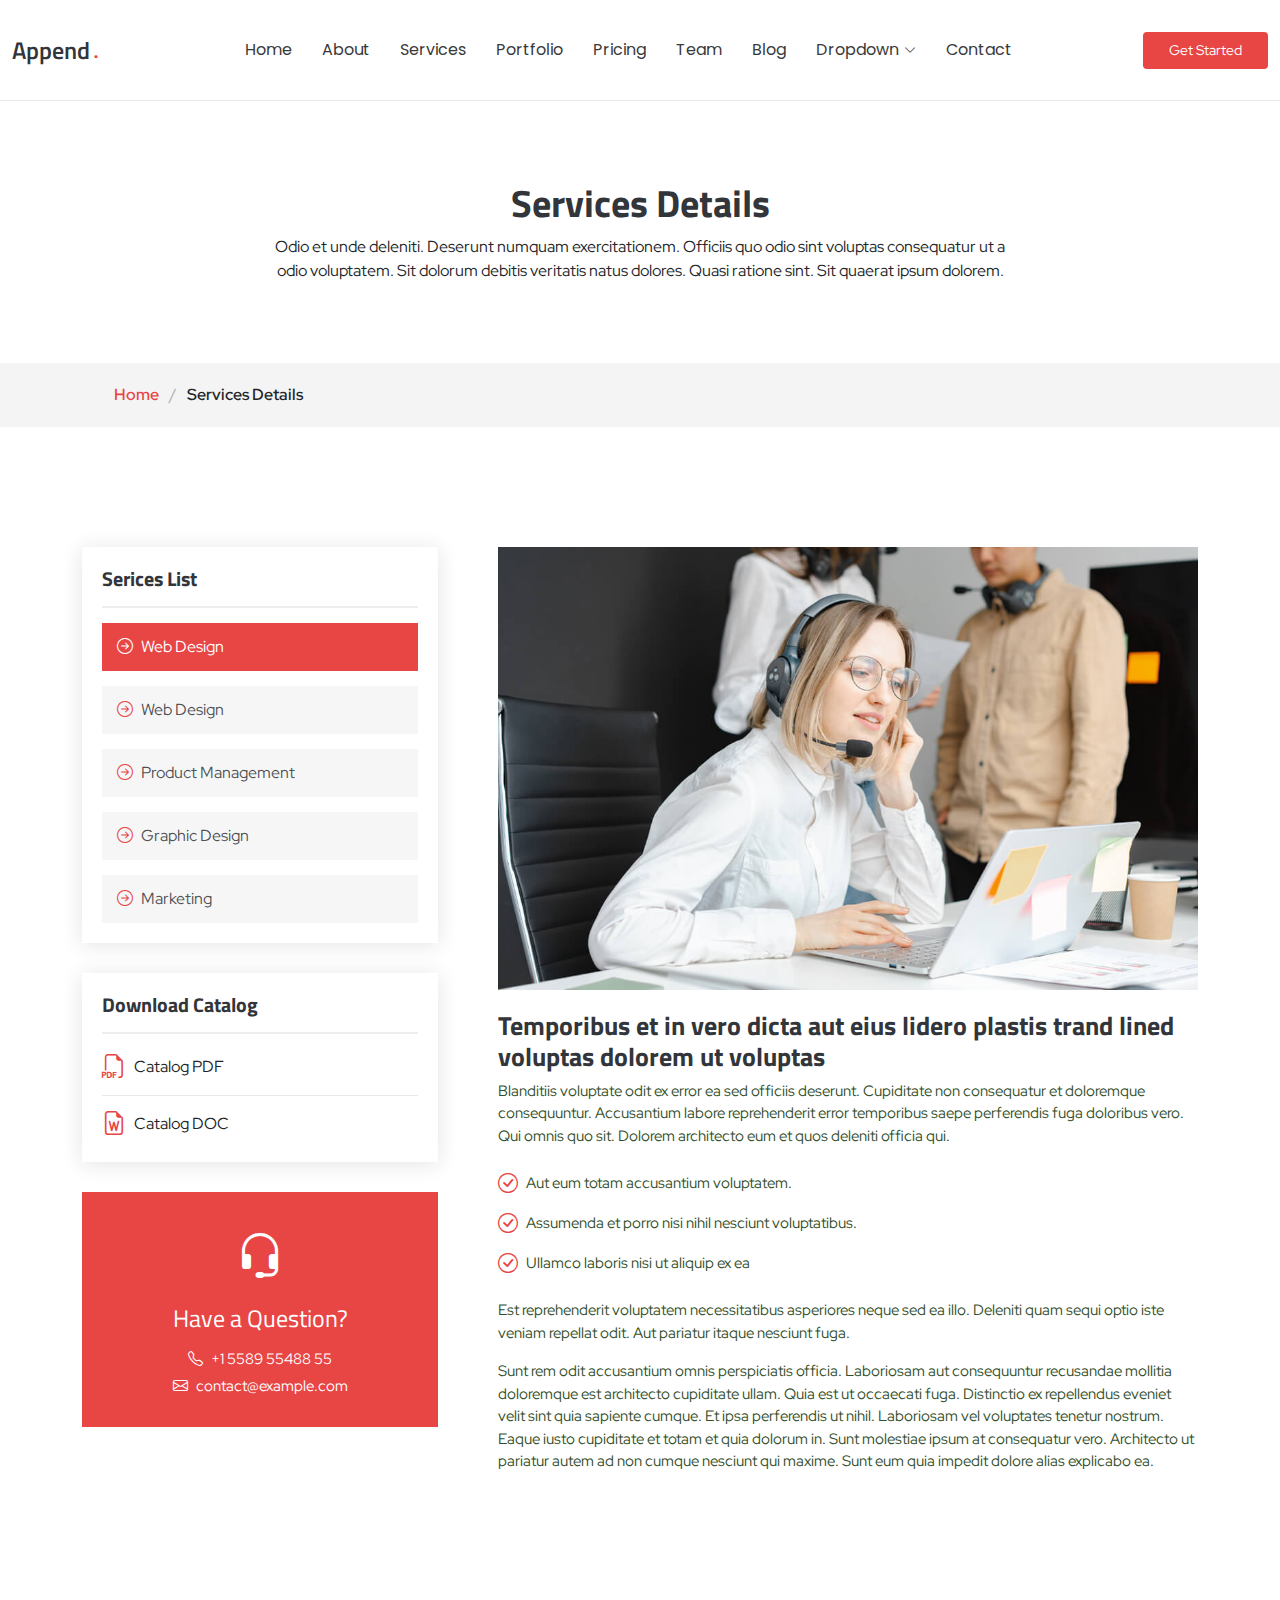
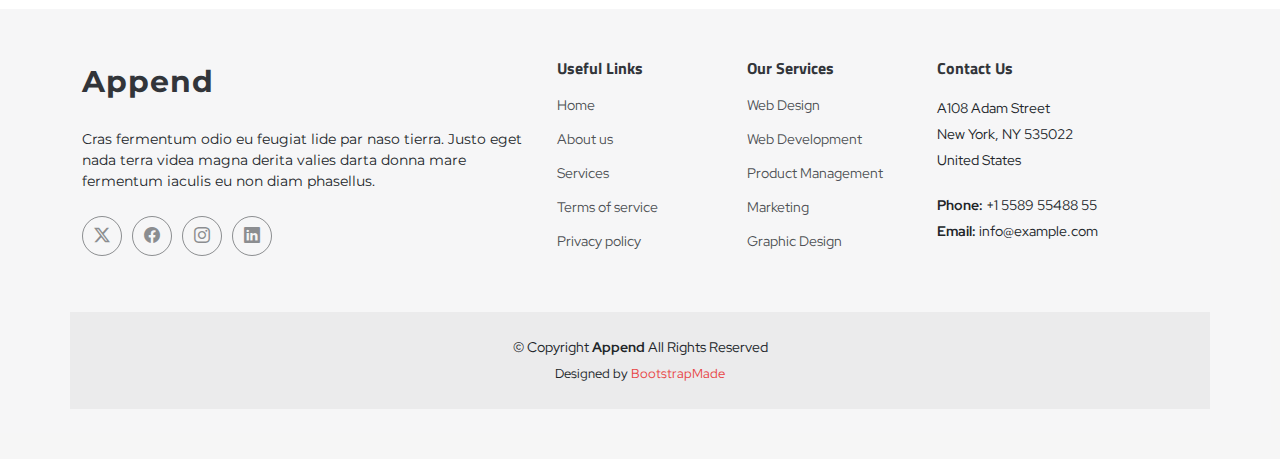
==== services-details.html @ d6aade63 "Initial commit" ====
<!DOCTYPE html>
<html lang="en">

<head>
  <meta charset="utf-8">
  <meta content="width=device-width, initial-scale=1.0" name="viewport">
  <title>Services Details - Append Bootstrap Template</title>
  <meta content="" name="description">
  <meta content="" name="keywords">

  <!-- Favicons -->
  <link href="assets/img/favicon.png" rel="icon">
  <link href="assets/img/apple-touch-icon.png" rel="apple-touch-icon">

  <!-- Fonts -->
  <link href="https://fonts.googleapis.com" rel="preconnect">
  <link href="https://fonts.gstatic.com" rel="preconnect" crossorigin>
  <link href="https://fonts.googleapis.com/css2?family=Open+Sans:ital,wght@0,300;0,400;0,500;0,600;0,700;0,800;1,300;1,400;1,500;1,600;1,700;1,800&family=Montserrat:ital,wght@0,100;0,200;0,300;0,400;0,500;0,600;0,700;0,800;0,900;1,100;1,200;1,300;1,400;1,500;1,600;1,700;1,800;1,900&family=Poppins:ital,wght@0,100;0,200;0,300;0,400;0,500;0,600;0,700;0,800;0,900;1,100;1,200;1,300;1,400;1,500;1,600;1,700;1,800;1,900&display=swap" rel="stylesheet">

  <!-- Vendor CSS Files -->
  <link href="assets/vendor/bootstrap/css/bootstrap.min.css" rel="stylesheet">
  <link href="assets/vendor/bootstrap-icons/bootstrap-icons.css" rel="stylesheet">
  <link href="assets/vendor/aos/aos.css" rel="stylesheet">
  <link href="assets/vendor/glightbox/css/glightbox.min.css" rel="stylesheet">
  <link href="assets/vendor/swiper/swiper-bundle.min.css" rel="stylesheet">

  <!-- Main CSS File -->
  <link href="assets/css/main.css" rel="stylesheet">

  <!-- =======================================================
  * Template Name: Append
  * Template URL: https://bootstrapmade.com/append-bootstrap-website-template/
  * Updated: Jun 02 2024 with Bootstrap v5.3.3
  * Author: BootstrapMade.com
  * License: https://bootstrapmade.com/license/
  ======================================================== -->
</head>

<body class="services-details-page">

  <header id="header" class="header d-flex align-items-center sticky-top">
    <div class="container-fluid position-relative d-flex align-items-center justify-content-between">

      <a href="index.html" class="logo d-flex align-items-center me-auto me-xl-0">
        <!-- Uncomment the line below if you also wish to use an image logo -->
        <!-- <img src="assets/img/logo.png" alt=""> -->
        <h1 class="sitename">Append</h1><span>.</span>
      </a>

      <nav id="navmenu" class="navmenu">
        <ul>
          <li><a href="index.html#hero" class="">Home</a></li>
          <li><a href="index.html#about">About</a></li>
          <li><a href="index.html#services">Services</a></li>
          <li><a href="index.html#portfolio">Portfolio</a></li>
          <li><a href="index.html#pricing">Pricing</a></li>
          <li><a href="index.html#team">Team</a></li>
          <li><a href="blog.html">Blog</a></li>
          <li class="dropdown"><a href="#"><span>Dropdown</span> <i class="bi bi-chevron-down toggle-dropdown"></i></a>
            <ul>
              <li><a href="#">Dropdown 1</a></li>
              <li class="dropdown"><a href="#"><span>Deep Dropdown</span> <i class="bi bi-chevron-down toggle-dropdown"></i></a>
                <ul>
                  <li><a href="#">Deep Dropdown 1</a></li>
                  <li><a href="#">Deep Dropdown 2</a></li>
                  <li><a href="#">Deep Dropdown 3</a></li>
                  <li><a href="#">Deep Dropdown 4</a></li>
                  <li><a href="#">Deep Dropdown 5</a></li>
                </ul>
              </li>
              <li><a href="#">Dropdown 2</a></li>
              <li><a href="#">Dropdown 3</a></li>
              <li><a href="#">Dropdown 4</a></li>
            </ul>
          </li>
          <li><a href="index.html#contact">Contact</a></li>
        </ul>
        <i class="mobile-nav-toggle d-xl-none bi bi-list"></i>
      </nav>

      <a class="btn-getstarted" href="index.html#about">Get Started</a>

    </div>
  </header>

  <main class="main">

    <!-- Page Title -->
    <div class="page-title" data-aos="fade">
      <div class="heading">
        <div class="container">
          <div class="row d-flex justify-content-center text-center">
            <div class="col-lg-8">
              <h1>Services Details</h1>
              <p class="mb-0">Odio et unde deleniti. Deserunt numquam exercitationem. Officiis quo odio sint voluptas consequatur ut a odio voluptatem. Sit dolorum debitis veritatis natus dolores. Quasi ratione sint. Sit quaerat ipsum dolorem.</p>
            </div>
          </div>
        </div>
      </div>
      <nav class="breadcrumbs">
        <div class="container">
          <ol>
            <li><a href="index.html">Home</a></li>
            <li class="current">Services Details</li>
          </ol>
        </div>
      </nav>
    </div><!-- End Page Title -->

    <!-- Service Details Section -->
    <section id="service-details" class="service-details section">

      <div class="container">

        <div class="row gy-5">

          <div class="col-lg-4" data-aos="fade-up" data-aos-delay="100">

            <div class="service-box">
              <h4>Serices List</h4>
              <div class="services-list">
                <a href="#" class="active"><i class="bi bi-arrow-right-circle"></i><span>Web Design</span></a>
                <a href="#"><i class="bi bi-arrow-right-circle"></i><span>Web Design</span></a>
                <a href="#"><i class="bi bi-arrow-right-circle"></i><span>Product Management</span></a>
                <a href="#"><i class="bi bi-arrow-right-circle"></i><span>Graphic Design</span></a>
                <a href="#"><i class="bi bi-arrow-right-circle"></i><span>Marketing</span></a>
              </div>
            </div><!-- End Services List -->

            <div class="service-box">
              <h4>Download Catalog</h4>
              <div class="download-catalog">
                <a href="#"><i class="bi bi-filetype-pdf"></i><span>Catalog PDF</span></a>
                <a href="#"><i class="bi bi-file-earmark-word"></i><span>Catalog DOC</span></a>
              </div>
            </div><!-- End Services List -->

            <div class="help-box d-flex flex-column justify-content-center align-items-center">
              <i class="bi bi-headset help-icon"></i>
              <h4>Have a Question?</h4>
              <p class="d-flex align-items-center mt-2 mb-0"><i class="bi bi-telephone me-2"></i> <span>+1 5589 55488 55</span></p>
              <p class="d-flex align-items-center mt-1 mb-0"><i class="bi bi-envelope me-2"></i> <a href="mailto:contact@example.com">contact@example.com</a></p>
            </div>

          </div>

          <div class="col-lg-8 ps-lg-5" data-aos="fade-up" data-aos-delay="200">
            <img src="assets/img/services.jpg" alt="" class="img-fluid services-img">
            <h3>Temporibus et in vero dicta aut eius lidero plastis trand lined voluptas dolorem ut voluptas</h3>
            <p>
              Blanditiis voluptate odit ex error ea sed officiis deserunt. Cupiditate non consequatur et doloremque consequuntur. Accusantium labore reprehenderit error temporibus saepe perferendis fuga doloribus vero. Qui omnis quo sit. Dolorem architecto eum et quos deleniti officia qui.
            </p>
            <ul>
              <li><i class="bi bi-check-circle"></i> <span>Aut eum totam accusantium voluptatem.</span></li>
              <li><i class="bi bi-check-circle"></i> <span>Assumenda et porro nisi nihil nesciunt voluptatibus.</span></li>
              <li><i class="bi bi-check-circle"></i> <span>Ullamco laboris nisi ut aliquip ex ea</span></li>
            </ul>
            <p>
              Est reprehenderit voluptatem necessitatibus asperiores neque sed ea illo. Deleniti quam sequi optio iste veniam repellat odit. Aut pariatur itaque nesciunt fuga.
            </p>
            <p>
              Sunt rem odit accusantium omnis perspiciatis officia. Laboriosam aut consequuntur recusandae mollitia doloremque est architecto cupiditate ullam. Quia est ut occaecati fuga. Distinctio ex repellendus eveniet velit sint quia sapiente cumque. Et ipsa perferendis ut nihil. Laboriosam vel voluptates tenetur nostrum. Eaque iusto cupiditate et totam et quia dolorum in. Sunt molestiae ipsum at consequatur vero. Architecto ut pariatur autem ad non cumque nesciunt qui maxime. Sunt eum quia impedit dolore alias explicabo ea.
            </p>
          </div>

        </div>

      </div>

    </section><!-- /Service Details Section -->

  </main>

  <footer id="footer" class="footer position-relative">

    <div class="container footer-top">
      <div class="row gy-4">
        <div class="col-lg-5 col-md-12 footer-about">
          <a href="index.html" class="logo d-flex align-items-center">
            <span class="sitename">Append</span>
          </a>
          <p>Cras fermentum odio eu feugiat lide par naso tierra. Justo eget nada terra videa magna derita valies darta donna mare fermentum iaculis eu non diam phasellus.</p>
          <div class="social-links d-flex mt-4">
            <a href=""><i class="bi bi-twitter-x"></i></a>
            <a href=""><i class="bi bi-facebook"></i></a>
            <a href=""><i class="bi bi-instagram"></i></a>
            <a href=""><i class="bi bi-linkedin"></i></a>
          </div>
        </div>

        <div class="col-lg-2 col-6 footer-links">
          <h4>Useful Links</h4>
          <ul>
            <li><a href="#">Home</a></li>
            <li><a href="#">About us</a></li>
            <li><a href="#">Services</a></li>
            <li><a href="#">Terms of service</a></li>
            <li><a href="#">Privacy policy</a></li>
          </ul>
        </div>

        <div class="col-lg-2 col-6 footer-links">
          <h4>Our Services</h4>
          <ul>
            <li><a href="#">Web Design</a></li>
            <li><a href="#">Web Development</a></li>
            <li><a href="#">Product Management</a></li>
            <li><a href="#">Marketing</a></li>
            <li><a href="#">Graphic Design</a></li>
          </ul>
        </div>

        <div class="col-lg-3 col-md-12 footer-contact text-center text-md-start">
          <h4>Contact Us</h4>
          <p>A108 Adam Street</p>
          <p>New York, NY 535022</p>
          <p>United States</p>
          <p class="mt-4"><strong>Phone:</strong> <span>+1 5589 55488 55</span></p>
          <p><strong>Email:</strong> <span>info@example.com</span></p>
        </div>

      </div>
    </div>

    <div class="container copyright text-center mt-4">
      <p>© <span>Copyright</span> <strong class="sitename">Append</strong> <span>All Rights Reserved</span></p>
      <div class="credits">
        <!-- All the links in the footer should remain intact. -->
        <!-- You can delete the links only if you've purchased the pro version. -->
        <!-- Licensing information: https://bootstrapmade.com/license/ -->
        <!-- Purchase the pro version with working PHP/AJAX contact form: [buy-url] -->
        Designed by <a href="https://bootstrapmade.com/">BootstrapMade</a>
      </div>
    </div>

  </footer>

  <!-- Scroll Top -->
  <a href="#" id="scroll-top" class="scroll-top d-flex align-items-center justify-content-center"><i class="bi bi-arrow-up-short"></i></a>

  <!-- Preloader -->
  <div id="preloader"></div>

  <!-- Vendor JS Files -->
  <script src="assets/vendor/bootstrap/js/bootstrap.bundle.min.js"></script>
  <script src="assets/vendor/php-email-form/validate.js"></script>
  <script src="assets/vendor/aos/aos.js"></script>
  <script src="assets/vendor/glightbox/js/glightbox.min.js"></script>
  <script src="assets/vendor/purecounter/purecounter_vanilla.js"></script>
  <script src="assets/vendor/imagesloaded/imagesloaded.pkgd.min.js"></script>
  <script src="assets/vendor/isotope-layout/isotope.pkgd.min.js"></script>
  <script src="assets/vendor/swiper/swiper-bundle.min.js"></script>

  <!-- Main JS File -->
  <script src="assets/js/main.js"></script>

</body>

</html>
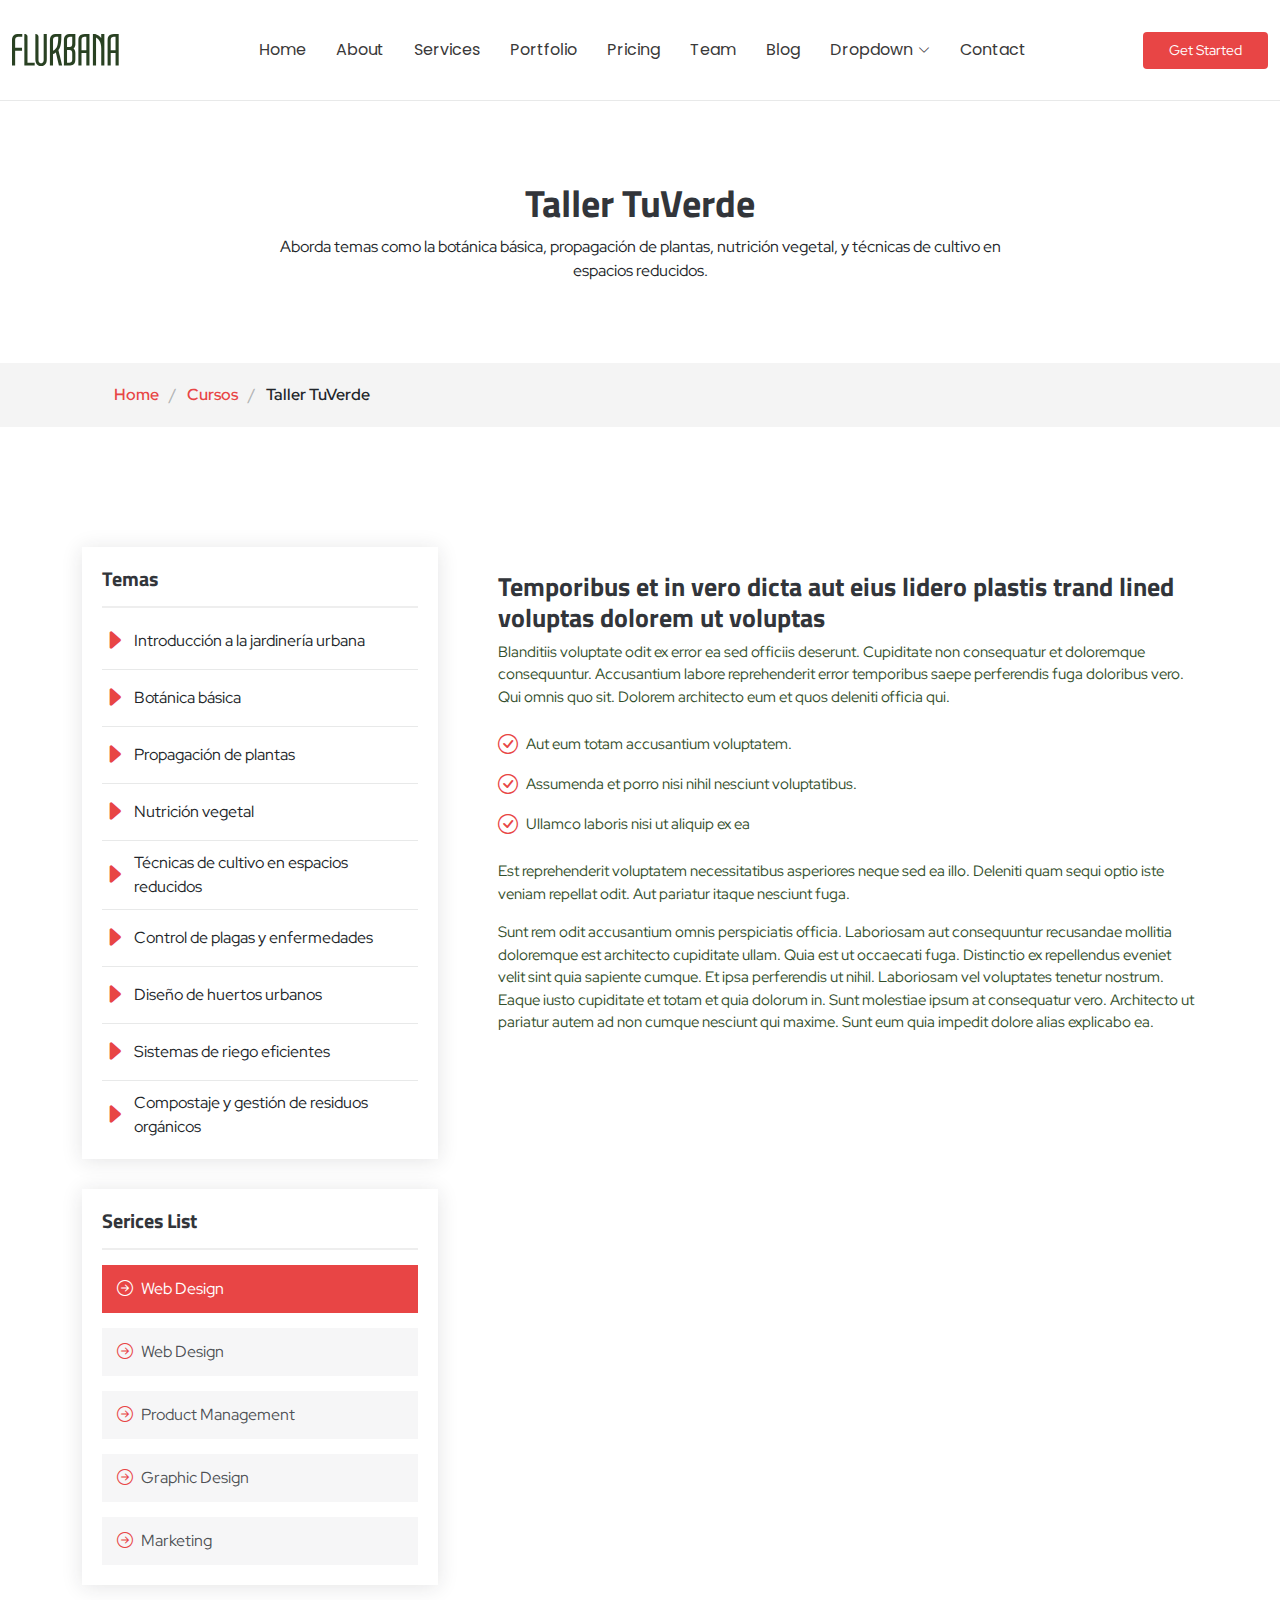
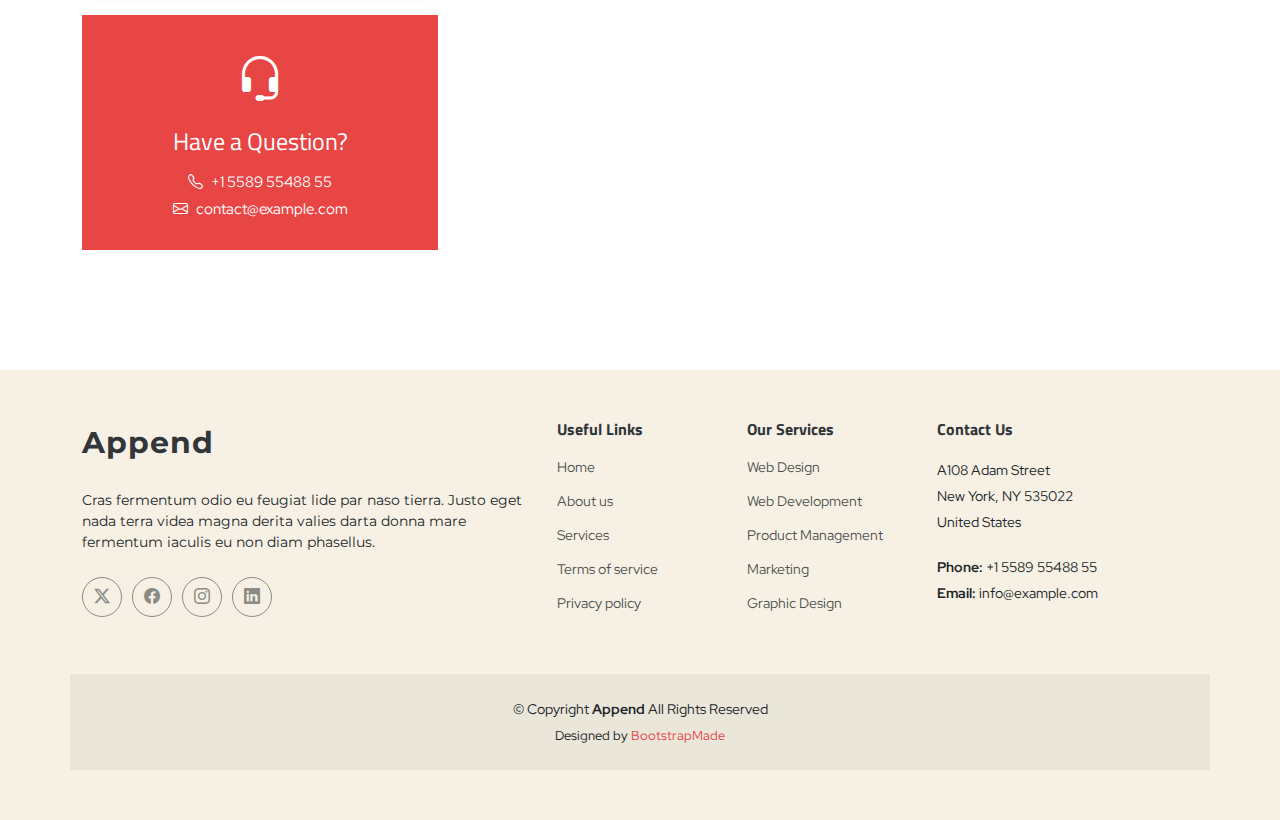
==== commit f13d0b51: "Add files via upload" ====
--- a/services-details.html
+++ b/services-details.html
@@ -4,7 +4,7 @@
 <head>
   <meta charset="utf-8">
   <meta content="width=device-width, initial-scale=1.0" name="viewport">
-  <title>Services Details - Append Bootstrap Template</title>
+  <title>Flurbana | Taller TuVerde</title>
   <meta content="" name="description">
   <meta content="" name="keywords">
 
@@ -43,8 +43,8 @@
 
       <a href="index.html" class="logo d-flex align-items-center me-auto me-xl-0">
         <!-- Uncomment the line below if you also wish to use an image logo -->
-        <!-- <img src="assets/img/logo.png" alt=""> -->
-        <h1 class="sitename">Append</h1><span>.</span>
+        <img src="assets/img/flurbana_marca.svg" alt="">
+        <!-- <h1 class="sitename">Append</h1><span>.</span> -->
       </a>
 
       <nav id="navmenu" class="navmenu">
@@ -91,8 +91,8 @@
         <div class="container">
           <div class="row d-flex justify-content-center text-center">
             <div class="col-lg-8">
-              <h1>Services Details</h1>
-              <p class="mb-0">Odio et unde deleniti. Deserunt numquam exercitationem. Officiis quo odio sint voluptas consequatur ut a odio voluptatem. Sit dolorum debitis veritatis natus dolores. Quasi ratione sint. Sit quaerat ipsum dolorem.</p>
+              <h1>Taller TuVerde</h1>
+              <p class="mb-0">Aborda temas como la botánica básica, propagación de plantas, nutrición vegetal, y técnicas de cultivo en espacios reducidos.</p>
             </div>
           </div>
         </div>
@@ -101,11 +101,13 @@
         <div class="container">
           <ol>
             <li><a href="index.html">Home</a></li>
-            <li class="current">Services Details</li>
+            <li><a href="index.html#features">Cursos</a></li>
+            <li class="current">Taller TuVerde</li>
           </ol>
         </div>
       </nav>
     </div><!-- End Page Title -->
+    
 
     <!-- Service Details Section -->
     <section id="service-details" class="service-details section">
@@ -115,6 +117,23 @@
         <div class="row gy-5">
 
           <div class="col-lg-4" data-aos="fade-up" data-aos-delay="100">
+
+            <div class="service-box">
+              <h4>Temas</h4>
+              <div class="download-catalog">
+                <a href="#">
+                  <i class="bi bi-caret-right-fill"></i><span>Introducción a la jardinería urbana</span></a>
+                <a href="#"><i class="bi bi-caret-right-fill"></i><span>Botánica básica</span></a>
+                <a href="#"><i class="bi bi-caret-right-fill"></i><span>Propagación de plantas</span></a>
+                <a href="#"><i class="bi bi-caret-right-fill"></i><span>Nutrición vegetal</span></a>
+                <a href="#"><i class="bi bi-caret-right-fill"></i><span>Técnicas de cultivo en espacios reducidos</span></a>
+                <a href="#"><i class="bi bi-caret-right-fill"></i><span>Control de plagas y enfermedades</span></a>
+                <a href="#"><i class="bi bi-caret-right-fill"></i><span>Diseño de huertos urbanos</span></a>
+                <a href="#"><i class="bi bi-caret-right-fill"></i><span>Sistemas de riego eficientes</span></a>
+                <a href="#"><i class="bi bi-caret-right-fill"></i><span>Compostaje y gestión de residuos orgánicos</span></a>
+                <!-- <a href="#"><i class="bi bi-caret-right-fill"></i><span></span></a> -->
+              </div>
+            </div>
 
             <div class="service-box">
               <h4>Serices List</h4>
@@ -127,13 +146,14 @@
               </div>
             </div><!-- End Services List -->
 
-            <div class="service-box">
+            <!-- <div class="service-box">
               <h4>Download Catalog</h4>
               <div class="download-catalog">
                 <a href="#"><i class="bi bi-filetype-pdf"></i><span>Catalog PDF</span></a>
                 <a href="#"><i class="bi bi-file-earmark-word"></i><span>Catalog DOC</span></a>
               </div>
-            </div><!-- End Services List -->
+            </div> -->
+            <!-- End Services List -->
 
             <div class="help-box d-flex flex-column justify-content-center align-items-center">
               <i class="bi bi-headset help-icon"></i>
@@ -145,7 +165,7 @@
           </div>
 
           <div class="col-lg-8 ps-lg-5" data-aos="fade-up" data-aos-delay="200">
-            <img src="assets/img/services.jpg" alt="" class="img-fluid services-img">
+            <img src="assets/img/cardcurso2.png" alt="" class="img-fluid services-img">
             <h3>Temporibus et in vero dicta aut eius lidero plastis trand lined voluptas dolorem ut voluptas</h3>
             <p>
               Blanditiis voluptate odit ex error ea sed officiis deserunt. Cupiditate non consequatur et doloremque consequuntur. Accusantium labore reprehenderit error temporibus saepe perferendis fuga doloribus vero. Qui omnis quo sit. Dolorem architecto eum et quos deleniti officia qui.
--- a/assets/css/main.css
+++ b/assets/css/main.css
@@ -66,7 +66,8 @@
 --------------------------------------------------------------*/
 body {
   color: var(--default-color);
-  background-color: var(--background-color);
+  /* background-color: var(--background-color); */
+  background-color: #FFFAEC;
   /* font-family: var(--default-font); */
   font-family: "Red Hat Display", sans-serif;
 }
@@ -700,8 +701,9 @@
   content: "";
   width: 50px;
   height: 2px;
-  background: var(--accent-color);
+  background: #078A4D;
   display: inline-block;
+  display: none;
 }
 
 .section-title h2:before {
@@ -815,9 +817,11 @@
 .herobtn{
   font-family: "Red Rose", serif;
   font-weight: 600;
-  background-color: #FFC000;
+  /* background-color: #FFC000; */
+  background-color: #92b948;
   box-shadow: 0 15px 30px 0 rgba(219, 164, 61, 0.568);
-  color: #324E2A;
+  /* color: #324E2A; */
+  color: #FFFAEC;
   border:solid 1px #324E2A;
   border-radius: .6rem;
   font-size: 16px;
@@ -874,8 +878,8 @@
 --------------------------------------------------------------*/
 .about {
   /* --background-color: ; */
-  /* background: linear-gradient(0deg, rgba(255,255,255,1) 0%, rgba(255,255,255,1) 88%, rgba(255,193,7,1) 100%); */
-  background-color: #FFFAEC;
+  background: linear-gradient(0deg, #FFFAEC 95%, rgba(255,193,7,1) 100%);
+  /* background-color: #FFFAEC; */
 }
 
 .about .content h3 {
@@ -892,7 +896,8 @@
 .about .content h2 {
   font-weight: 600;
   font-size: 48px;
-  color: #078A4D;
+  /* color: #078A4D; */
+  color: #843114;
   /* text-transform: uppercase; */
 }
 
@@ -904,6 +909,7 @@
 .about .content p{
   font-size: 18px;
   font-family: "Red Hat Display", sans-serif;
+  color: #843114;
 }
 .about .content .read-more {
   /* background: var(--accent-color); */
@@ -1134,10 +1140,19 @@
 }
 
 /*--------------------------------------------------------------
-# Features Section
---------------------------------------------------------------*/
+# Features Section | nuevo CURSOS
+--------------------------------------------------------------*/
+.features{
+  /* background-color: #92b948; */
+  /* background-color: #FFFAEC; */
+  /* background-color: #FCCA33;
+  margin: 1rem 2rem;
+  border-radius: 3rem;
+  padding: 1.5rem; */
+}
 .features .features-item {
   color: color-mix(in srgb, var(--default-color), transparent 20%);
+
 }
 
 .features .features-item+.features-item {
@@ -1150,16 +1165,26 @@
   }
 }
 
+.features h2{
+  color: #078A4D;
+  font-size: 50px;
+  font-weight: 600;
+}
+
 .features .features-item h3 {
   font-weight: 700;
   font-size: 26px;
+  color: #078A4D;
 }
 
 .features .features-item .btn-get-started {
-  background-color: var(--accent-color);
+  /* background-color: var(--accent-color); */
+  background-color: #92b948;
+  border:solid 1px #324E2A;
   color: var(--contrast-color);
   padding: 8px 30px 10px 30px;
   border-radius: 4px;
+  font-family: "Red Rose", serif;
 }
 
 .features .features-item .btn-get-started:hover {
@@ -1188,7 +1213,10 @@
 }
 
 .features .features-item img {
-  border: 6px solid var(--contrast-color);
+  /* border: 6px solid var(--contrast-color); */
+  /* border: 6px dotted #92b948; */
+  border: 6px dotted #843114;
+  border-radius: 5rem;
   box-shadow: 0 15px 30px -10px color-mix(in srgb, var(--default-color), transparent 75%);
 }
 
@@ -1488,11 +1516,13 @@
 --------------------------------------------------------------*/
 .faq{
 background-color: #FFFAEC;
+padding-top: 0;
 }
 
 .faq .content h3 {
   font-family: "Titillium Web", sans-serif;
-  color: #078A4D;
+  /* color: #078A4D; */
+  color: #843114;
   font-weight: 600;
   font-size: 50px;
 }
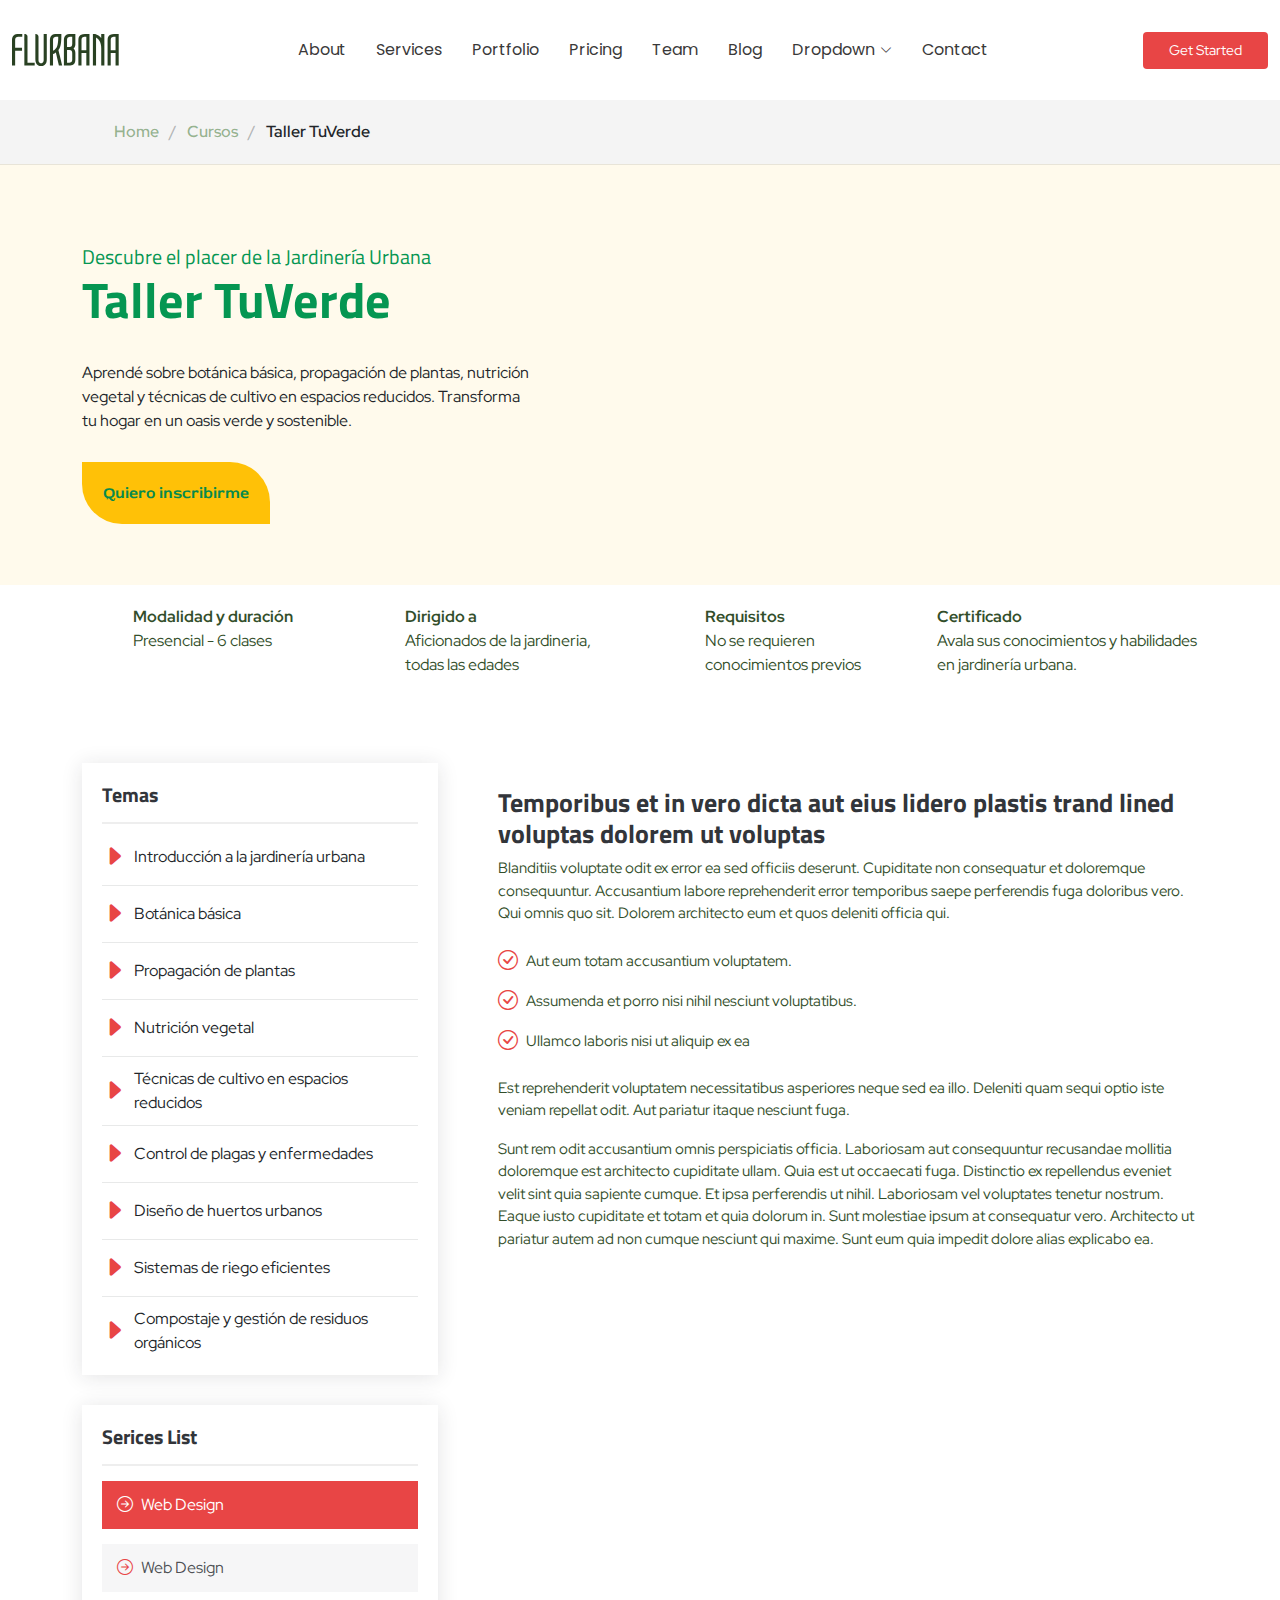
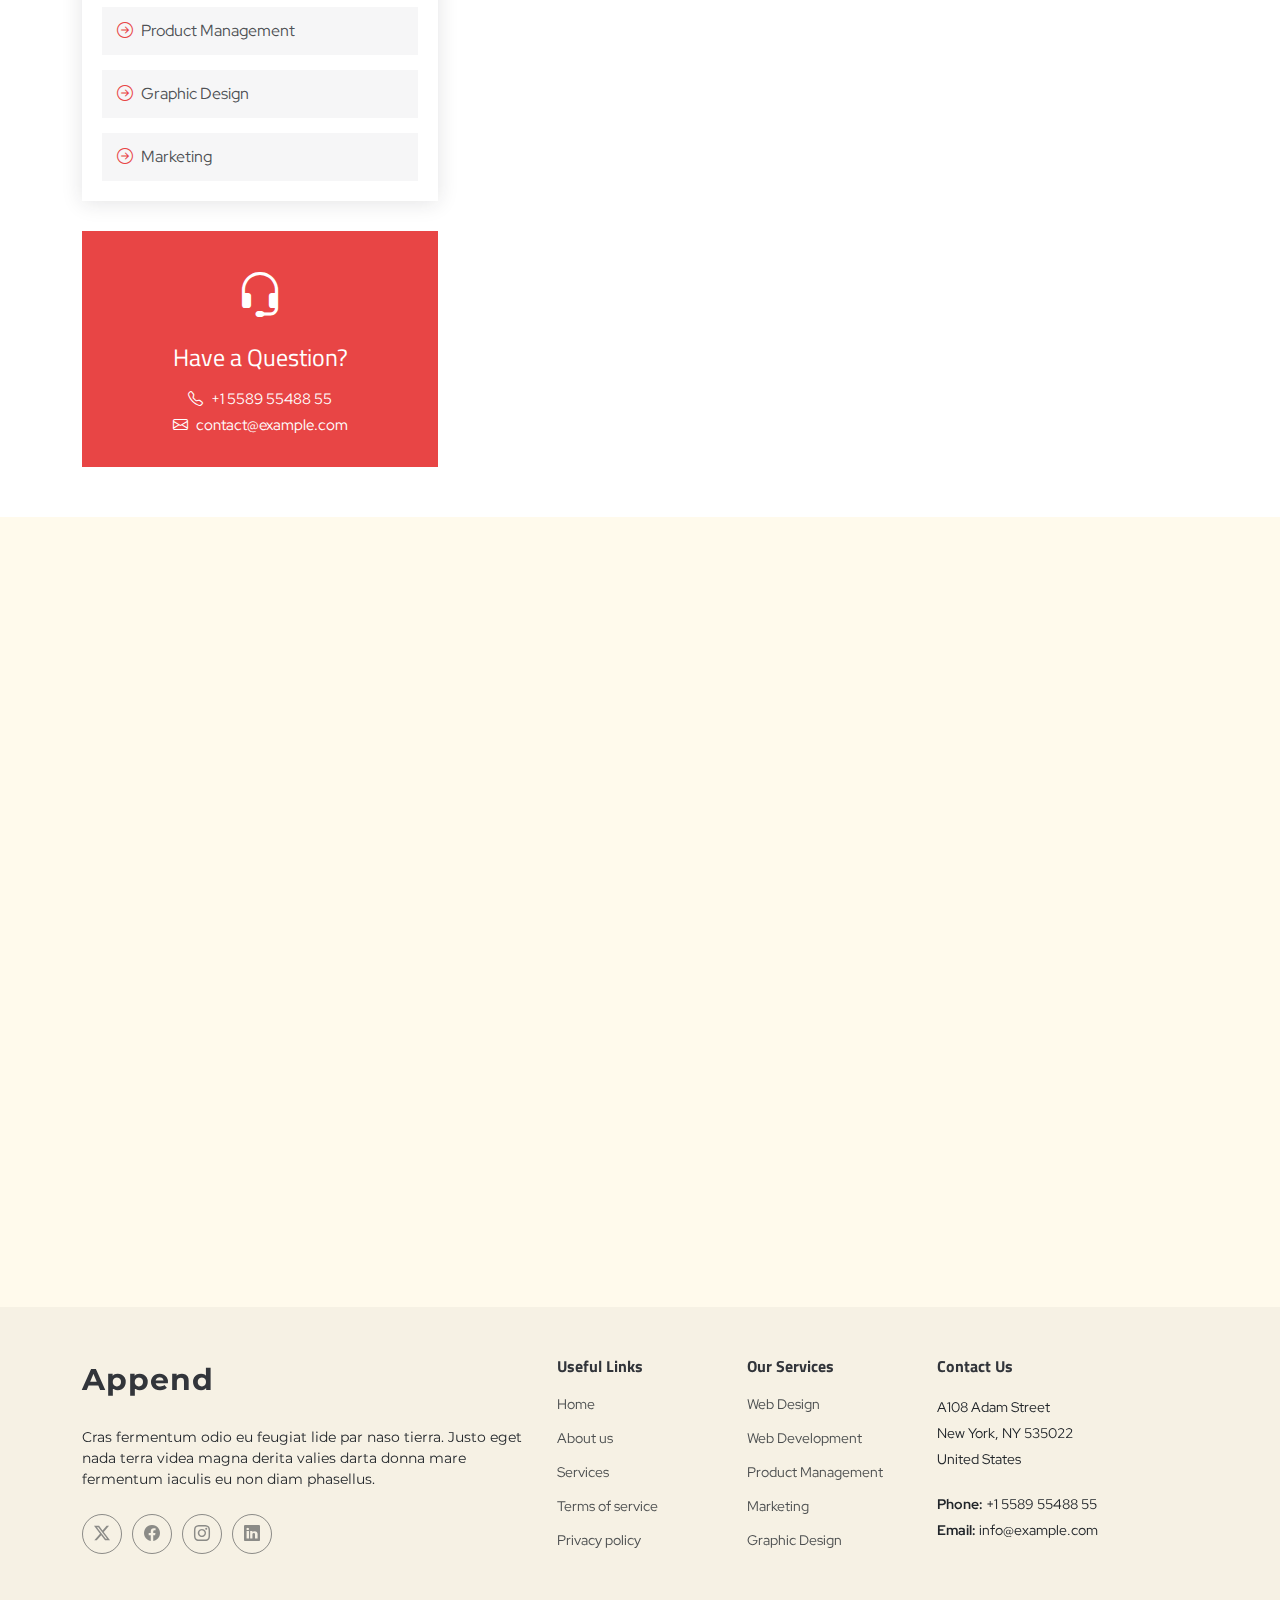
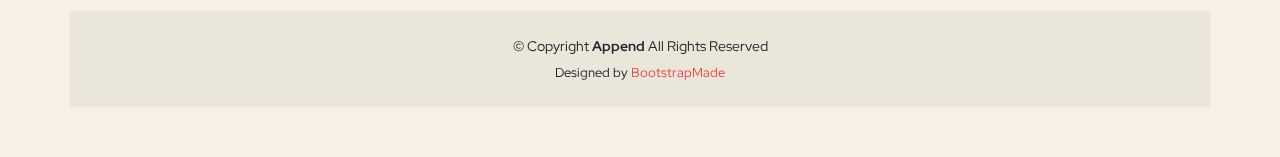
==== commit 79539a21: "Add files via upload" ====
--- a/services-details.html
+++ b/services-details.html
@@ -49,7 +49,7 @@
 
       <nav id="navmenu" class="navmenu">
         <ul>
-          <li><a href="index.html#hero" class="">Home</a></li>
+          <!-- <li><a href="index.html#hero" class="">Home</a></li> -->
           <li><a href="index.html#about">About</a></li>
           <li><a href="index.html#services">Services</a></li>
           <li><a href="index.html#portfolio">Portfolio</a></li>
@@ -87,16 +87,6 @@
 
     <!-- Page Title -->
     <div class="page-title" data-aos="fade">
-      <div class="heading">
-        <div class="container">
-          <div class="row d-flex justify-content-center text-center">
-            <div class="col-lg-8">
-              <h1>Taller TuVerde</h1>
-              <p class="mb-0">Aborda temas como la botánica básica, propagación de plantas, nutrición vegetal, y técnicas de cultivo en espacios reducidos.</p>
-            </div>
-          </div>
-        </div>
-      </div>
       <nav class="breadcrumbs">
         <div class="container">
           <ol>
@@ -106,7 +96,68 @@
           </ol>
         </div>
       </nav>
+      <div class="heading">
+        <div class="container">
+          <div class="row d-flex justify-content-left align-items-center text-">
+            <div class="col-lg-5 offset-md-">
+              <!-- <div class="col-lg-7 offset-md-3"> -->
+              <h5> Descubre el placer de la Jardinería Urbana</h5>
+              <h1>Taller TuVerde</h1>
+              <!-- <p class=""><span>Modalidad presencial</span>Aprendé sobre botánica básica, propagación de plantas, nutrición vegetal y técnicas de cultivo en espacios reducidos. Transforma tu hogar en un oasis verde y sostenible.</p> -->
+              <p class="">Aprendé sobre botánica básica, propagación de plantas, nutrición vegetal y técnicas de cultivo en espacios reducidos. Transforma tu hogar en un oasis verde y sostenible.</p>
+              <a class="btn-inscripcion" href="#formulario">Quiero inscribirme</a>
+            </div>
+            <div class="img-taller col-lg-2 offset-md-1">
+              <img src="/assets/img/cardcurso.jpg" alt="">
+            </div>
+          </div>
+        </div>
+      </div>
+      <!-- <nav class="breadcrumbs">
+        <div class="container">
+          <ol>
+            <li><a href="index.html">Home</a></li>
+            <li><a href="index.html#features">Cursos</a></li>
+            <li class="current">Taller TuVerde</li>
+          </ol>
+        </div>
+      </nav> -->
     </div><!-- End Page Title -->
+
+    <section id="clients" class="clients section">
+
+      <div class="container aos-init aos-animate" data-aos="fade-up">
+
+        <div class="row gy-4 align-items-start text-">
+
+          <div class="col-xl-3 col-md-3 col-6 client-logo">
+            <p><b>Modalidad y duración</b><br>Presencial - 6 clases</p>
+            <!-- <img src="assets/img/clients/client-1.png" class="img-fluid" alt=""> -->
+          </div><!-- End Client Item -->
+
+          <div class="col-xl-3 col-md-3 col-6 client-logo">
+            <p><b>Dirigido a</b><br>Aficionados de la jardineria, <br> todas las edades</p>
+            <!-- <img src="assets/img/clients/client-2.png" class="img-fluid" alt=""> -->
+          </div><!-- End Client Item -->
+
+          <div class="col-xl-3 col-md-3 col-6 client-logo">
+            <p><b>Requisitos</b><br>No se requieren <br>conocimientos previos</p>
+            <!-- <img src="assets/img/clients/client-3.png" class="img-fluid" alt=""> -->
+          </div><!-- End Client Item -->
+
+          <div class="col-xl-3 col-md-3 col-6 client-logo">
+            <p><b>Certificado</b><br>Avala sus
+              conocimientos y habilidades en jardinería
+              urbana.</p>
+            <!-- <img src="assets/img/clients/client-4.png" class="img-fluid" alt=""> -->
+          </div><!-- End Client Item -->
+
+          <!-- <div class="col-xl-2 col-md-3 col-6 client-logo">
+            <img src="assets/img/clients/client-5.png" class="img-fluid" alt="">
+          </div> -->
+          <!-- End Client Item -->
+
+          </section>
     
 
     <!-- Service Details Section -->
@@ -189,6 +240,62 @@
 
     </section><!-- /Service Details Section -->
 
+      <!-- algo... -->
+      <section id="about" class="about section">
+
+        <div class="container" data-aos="fade-up" data-aos-delay="100">
+          <div class="row align-items-xl-center gy-5">
+  
+            <div class="col-xl-5 content">
+              <h3>About Us</h3>
+              <h2>Ducimus rerum libero reprehenderit cumque</h2>
+              <p>Ipsa sint sit. Quis ducimus tempore dolores impedit et dolor cumque alias maxime. Enim reiciendis minus et rerum hic non. Dicta quas cum quia maiores iure. Quidem nulla qui assumenda incidunt voluptatem tempora deleniti soluta.</p>
+              <a href="#" class="read-more"><span>Read More</span><i class="bi bi-arrow-right"></i></a>
+            </div>
+  
+            <div class="col-xl-7">
+              <div class="row gy-4 icon-boxes">
+  
+                <div class="col-md-6" data-aos="fade-up" data-aos-delay="200">
+                  <div class="icon-box">
+                    <i class="bi bi-buildings"></i>
+                    <h3>Eius provident</h3>
+                    <p>Magni repellendus vel ullam hic officia accusantium ipsa dolor omnis dolor voluptatem</p>
+                  </div>
+                </div> <!-- End Icon Box -->
+  
+                <div class="col-md-6" data-aos="fade-up" data-aos-delay="300">
+                  <div class="icon-box">
+                    <i class="bi bi-clipboard-pulse"></i>
+                    <h3>Rerum aperiam</h3>
+                    <p>Autem saepe animi et aut aspernatur culpa facere. Rerum saepe rerum voluptates quia</p>
+                  </div>
+                </div> <!-- End Icon Box -->
+  
+                <div class="col-md-6" data-aos="fade-up" data-aos-delay="400">
+                  <div class="icon-box">
+                    <i class="bi bi-command"></i>
+                    <h3>Veniam omnis</h3>
+                    <p>Omnis perferendis molestias culpa sed. Recusandae quas possimus. Quod consequatur corrupti</p>
+                  </div>
+                </div> <!-- End Icon Box -->
+  
+                <div class="col-md-6" data-aos="fade-up" data-aos-delay="500">
+                  <div class="icon-box">
+                    <i class="bi bi-graph-up-arrow"></i>
+                    <h3>Delares sapiente</h3>
+                    <p>Sint et dolor voluptas minus possimus nostrum. Reiciendis commodi eligendi omnis quideme lorenda</p>
+                  </div>
+                </div> <!-- End Icon Box -->
+  
+              </div>
+            </div>
+  
+          </div>
+        </div>
+  
+      </section><!-- /About Section -->
+
   </main>
 
   <footer id="footer" class="footer position-relative">
--- a/assets/css/main.css
+++ b/assets/css/main.css
@@ -79,7 +79,7 @@
 }
 
 a:hover {
-  color: color-mix(in srgb, var(--accent-color), transparent 25%);
+  /* color: color-mix(in srgb, var(--accent-color), transparent 25%); */
   text-decoration: none;
 }
 
@@ -631,7 +631,7 @@
 }
 
 .page-title .heading h1 {
-  font-size: 38px;
+  /* font-size: 38px; */
   font-weight: 700;
 }
 
@@ -668,7 +668,7 @@
   /* color: var(--default-color); */
   color: #324E2A;
   background-color: var(--background-color);
-  padding: 120px 0;
+  padding: 50px 0;
   scroll-margin-top: 98px;
   overflow: clip;
 }
@@ -878,8 +878,8 @@
 --------------------------------------------------------------*/
 .about {
   /* --background-color: ; */
-  background: linear-gradient(0deg, #FFFAEC 95%, rgba(255,193,7,1) 100%);
-  /* background-color: #FFFAEC; */
+  /* background: linear-gradient(0deg, #FFFAEC 95%, rgba(255,193,7,1) 100%); */
+  background-color: #FFFAEC;
 }
 
 .about .content h3 {
@@ -991,8 +991,8 @@
 
 .about .icon-box:hover i {
   /* background-color: var(--accent-color); */
-  background-color: #078A4D;
-  color: var(--contrast-color);
+  /* background-color: #078A4D;
+  color: var(--contrast-color); */
 }
 
 .about .icon-boxes .col-md-6:nth-child(2) .icon-box,
@@ -2652,6 +2652,59 @@
 /*--------------------------------------------------------------
 # Service Details Section
 --------------------------------------------------------------*/
+/* .services-details-page{
+  background-color: #FFFAEC;
+} */
+ .heading h5{
+  color: #059652;
+  margin-bottom: 0;
+ }
+ .heading h1{
+  font-size: 50px;
+  margin-bottom: 2rem;
+ }
+ .heading p{
+  margin-bottom: 3rem;
+ }
+ .heading p span{
+  display: block;
+  opacity: 50%;
+  font-weight: 700;
+ }
+.btn-inscripcion{
+ background-color: #ffc107;
+ color: #078A4D;
+ padding: 1.3rem;
+ border-top-right-radius: 40px;
+ border-bottom-left-radius: 40px;
+ font-family: "Red Rose", serif;
+ font-weight: 600;
+ }
+ .btn-inscripcion:hover{
+margin-top: 3rem;
+background-color: #eeb50b;
+color: #078A4D;
+ }
+ .heading img{
+  width: 550px;
+ }
+ @media (max-width: 1199px){
+  img-taller{
+    text-align: center;
+  }
+  .heading img{
+    width: 90%;
+    
+  }
+ }
+ .heading {
+  background-color: #FFFAEC;
+ }
+
+.breadcrumbs li a{
+  color: #21610f73;
+}
+
 .service-details .service-box {
   padding: 20px;
   box-shadow: 0px 2px 20px color-mix(in srgb, var(--default-color), transparent 88%);
@@ -2777,6 +2830,11 @@
   font-size: 20px;
   margin-right: 8px;
   color: var(--accent-color);
+}
+
+.page-title h1{
+  color: #059652;
+
 }
 
 /*--------------------------------------------------------------
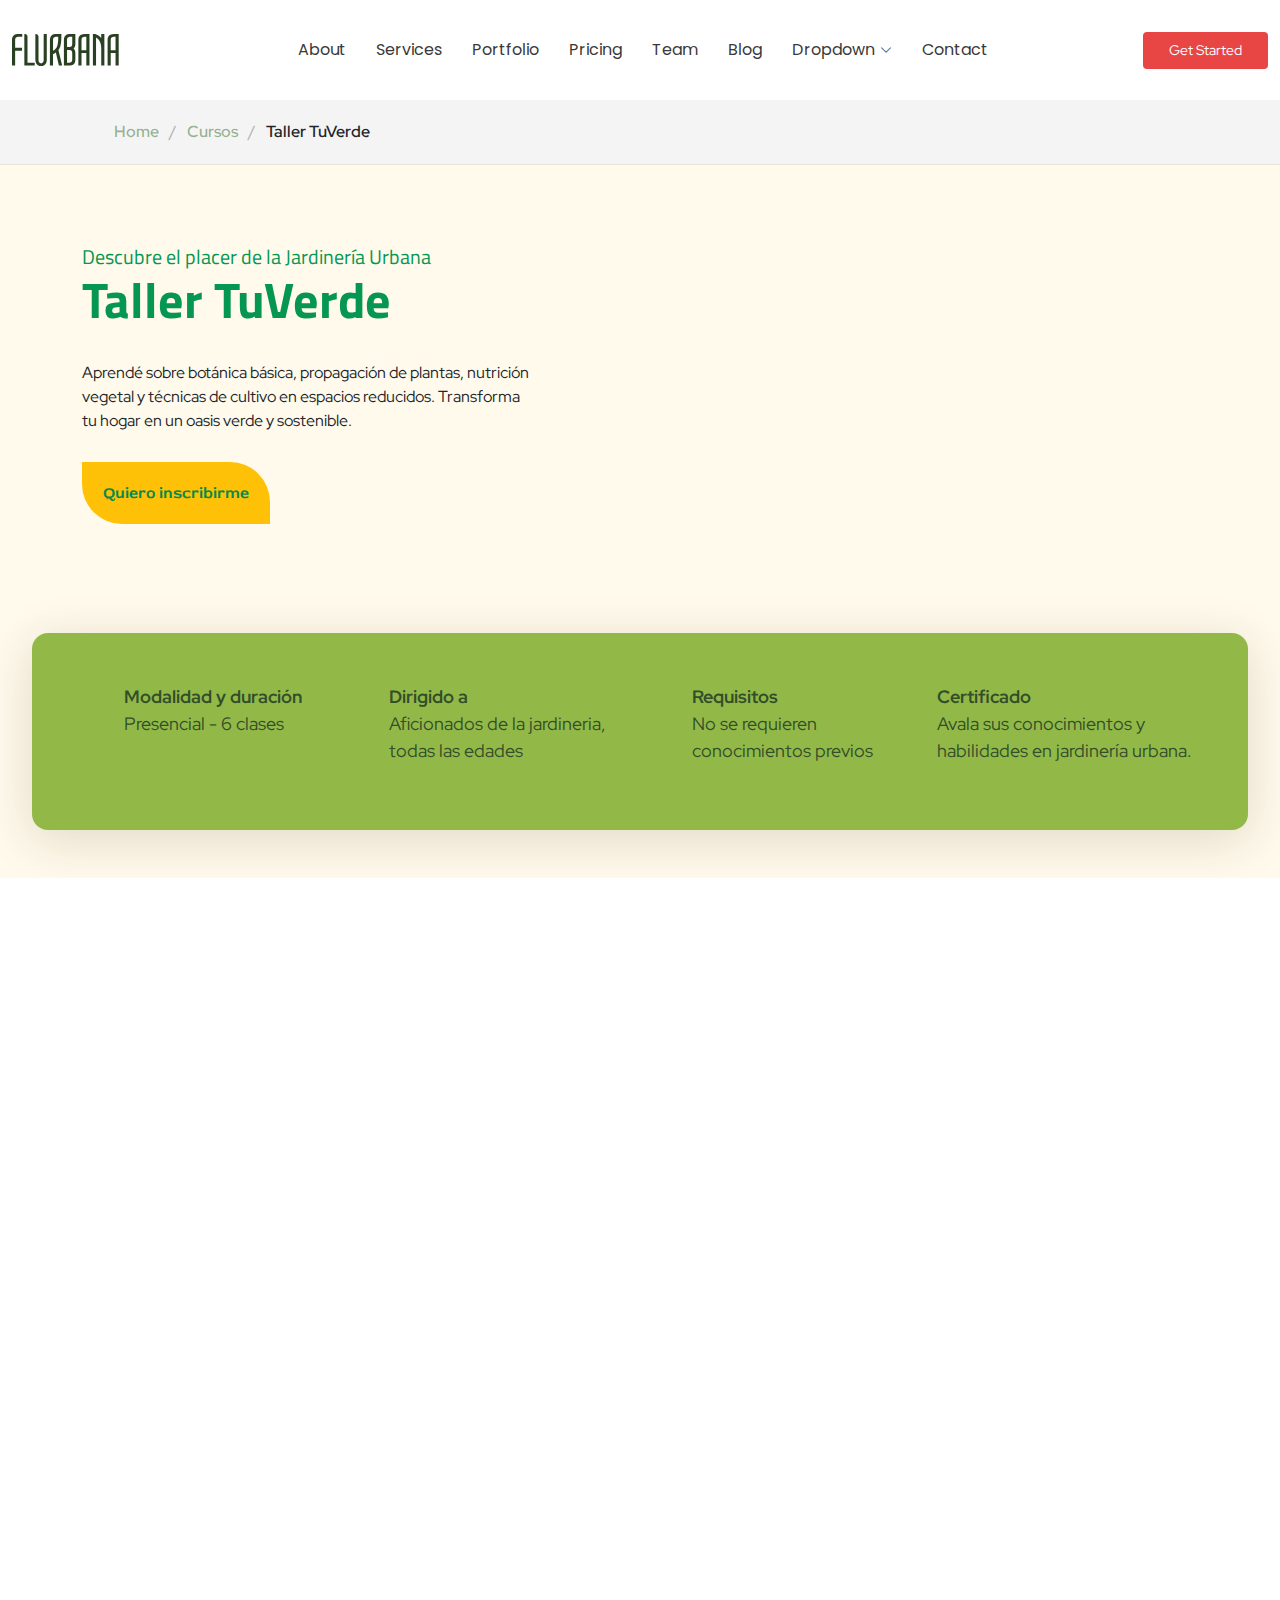
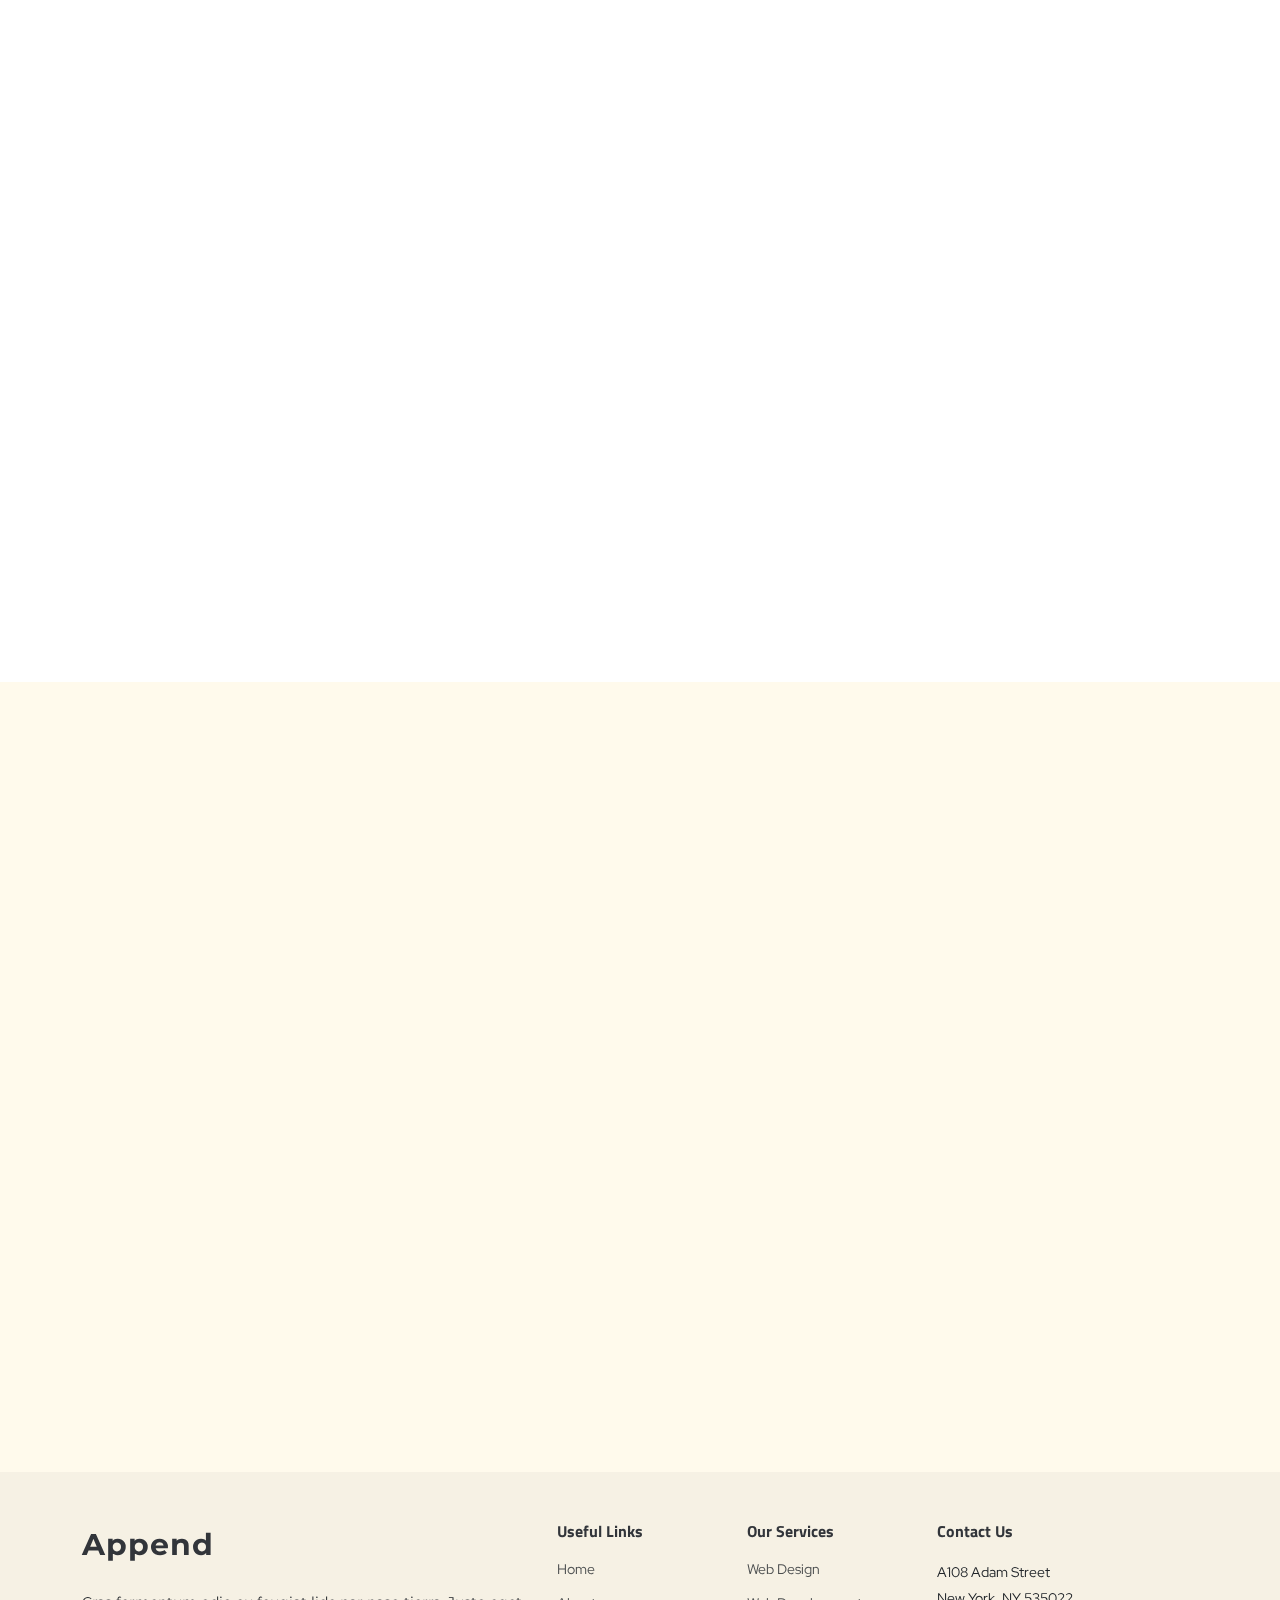
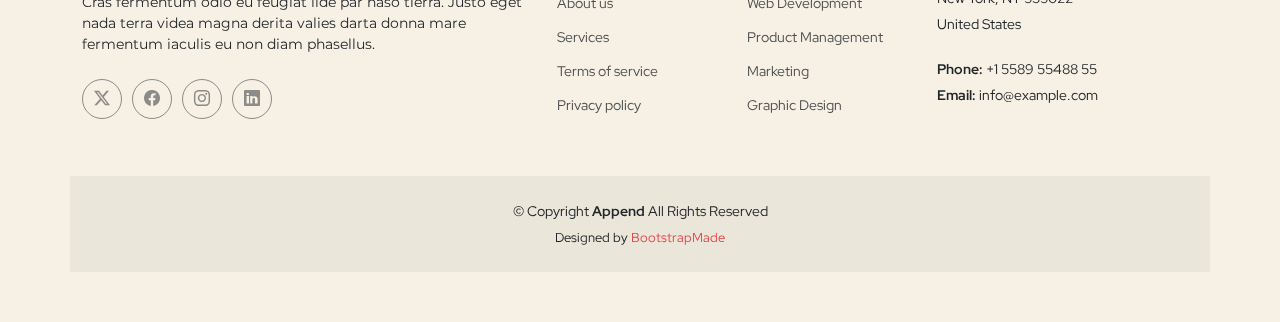
==== commit 37f96443: "Add files via upload" ====
--- a/services-details.html
+++ b/services-details.html
@@ -83,7 +83,7 @@
     </div>
   </header>
 
-  <main class="main">
+  <main class="main main-services">
 
     <!-- Page Title -->
     <div class="page-title" data-aos="fade">
@@ -108,7 +108,7 @@
               <a class="btn-inscripcion" href="#formulario">Quiero inscribirme</a>
             </div>
             <div class="img-taller col-lg-2 offset-md-1">
-              <img src="/assets/img/cardcurso.jpg" alt="">
+              <img src="assets/img/cardcurso.jpg" alt="">
             </div>
           </div>
         </div>
@@ -124,7 +124,7 @@
       </nav> -->
     </div><!-- End Page Title -->
 
-    <section id="clients" class="clients section">
+    <section id="clients" class="clients section beneficios">
 
       <div class="container aos-init aos-animate" data-aos="fade-up">
 
@@ -214,24 +214,24 @@
             </div>
 
           </div>
-
+          <!-- texto sobre el curso -->
           <div class="col-lg-8 ps-lg-5" data-aos="fade-up" data-aos-delay="200">
-            <img src="assets/img/cardcurso2.png" alt="" class="img-fluid services-img">
-            <h3>Temporibus et in vero dicta aut eius lidero plastis trand lined voluptas dolorem ut voluptas</h3>
+            <!-- <img src="assets/img/cardcurso2.png" alt="" class="img-fluid services-img"> -->
+            <h3>Qué te ofrecemos en este curso?</h3>
             <p>
-              Blanditiis voluptate odit ex error ea sed officiis deserunt. Cupiditate non consequatur et doloremque consequuntur. Accusantium labore reprehenderit error temporibus saepe perferendis fuga doloribus vero. Qui omnis quo sit. Dolorem architecto eum et quos deleniti officia qui.
+              Como aficionado a la jardineria, aprenderas sobre el mundo de la jardineria urbana. El curso se llevara a cabo 2 veces por semana, con un total de 6 clases más una presenteción del proyecto final y examen. Al terminar el curso recibiras un certificado y los siguientes beneficios:
             </p>
             <ul>
-              <li><i class="bi bi-check-circle"></i> <span>Aut eum totam accusantium voluptatem.</span></li>
-              <li><i class="bi bi-check-circle"></i> <span>Assumenda et porro nisi nihil nesciunt voluptatibus.</span></li>
-              <li><i class="bi bi-check-circle"></i> <span>Ullamco laboris nisi ut aliquip ex ea</span></li>
+              <li><i class="bi bi-check-circle"></i> <span>Acceso a guias y tutoriales avanzados</span></li>
+              <li><i class="bi bi-check-circle"></i> <span>Conexión con otros jardineros urbanos</span></li>
+              <li><i class="bi bi-check-circle"></i> <span>Oportunidades para conocer expertos y colaborar  </span></li>
             </ul>
-            <p>
-              Est reprehenderit voluptatem necessitatibus asperiores neque sed ea illo. Deleniti quam sequi optio iste veniam repellat odit. Aut pariatur itaque nesciunt fuga.
-            </p>
-            <p>
+            <!-- <p>
+              Estos beneficios hacen del curso una inversión valiosa para cualquier persona interesada en la jardinería urbana.
+            </p> -->
+            <!-- <p>
               Sunt rem odit accusantium omnis perspiciatis officia. Laboriosam aut consequuntur recusandae mollitia doloremque est architecto cupiditate ullam. Quia est ut occaecati fuga. Distinctio ex repellendus eveniet velit sint quia sapiente cumque. Et ipsa perferendis ut nihil. Laboriosam vel voluptates tenetur nostrum. Eaque iusto cupiditate et totam et quia dolorum in. Sunt molestiae ipsum at consequatur vero. Architecto ut pariatur autem ad non cumque nesciunt qui maxime. Sunt eum quia impedit dolore alias explicabo ea.
-            </p>
+            </p> -->
           </div>
 
         </div>
--- a/assets/css/main.css
+++ b/assets/css/main.css
@@ -844,7 +844,13 @@
 # Clients Section
 --------------------------------------------------------------*/
 .clients {
-  padding: 20px 0;
+  /* margin-inline: 2rem; */
+  margin: 3rem 2rem;
+  /* padding: 20px 30px; */
+  border-radius: 1rem;
+  background-color:#92b948;
+  box-shadow: 0px 10px 50px rgba(68, 40, 4, 0.158);
+  font-size: 18px;
 }
 
 .clients .client-logo {
@@ -852,10 +858,11 @@
   justify-content: center;
   align-items: center;
   overflow: hidden;
+  color: #324E2A;
 }
 
 .clients .client-logo img {
-  padding: 20px 40px;
+  /* padding: 20px 40px; */
   max-width: 90%;
   transition: 0.3s;
   opacity: 0.5;
@@ -869,7 +876,7 @@
 
 @media (max-width: 640px) {
   .clients .client-logo img {
-    padding: 20px;
+    /* padding: 20px; */
   }
 }
 
@@ -1516,7 +1523,7 @@
 --------------------------------------------------------------*/
 .faq{
 background-color: #FFFAEC;
-padding-top: 0;
+padding-top: 120px;
 }
 
 .faq .content h3 {
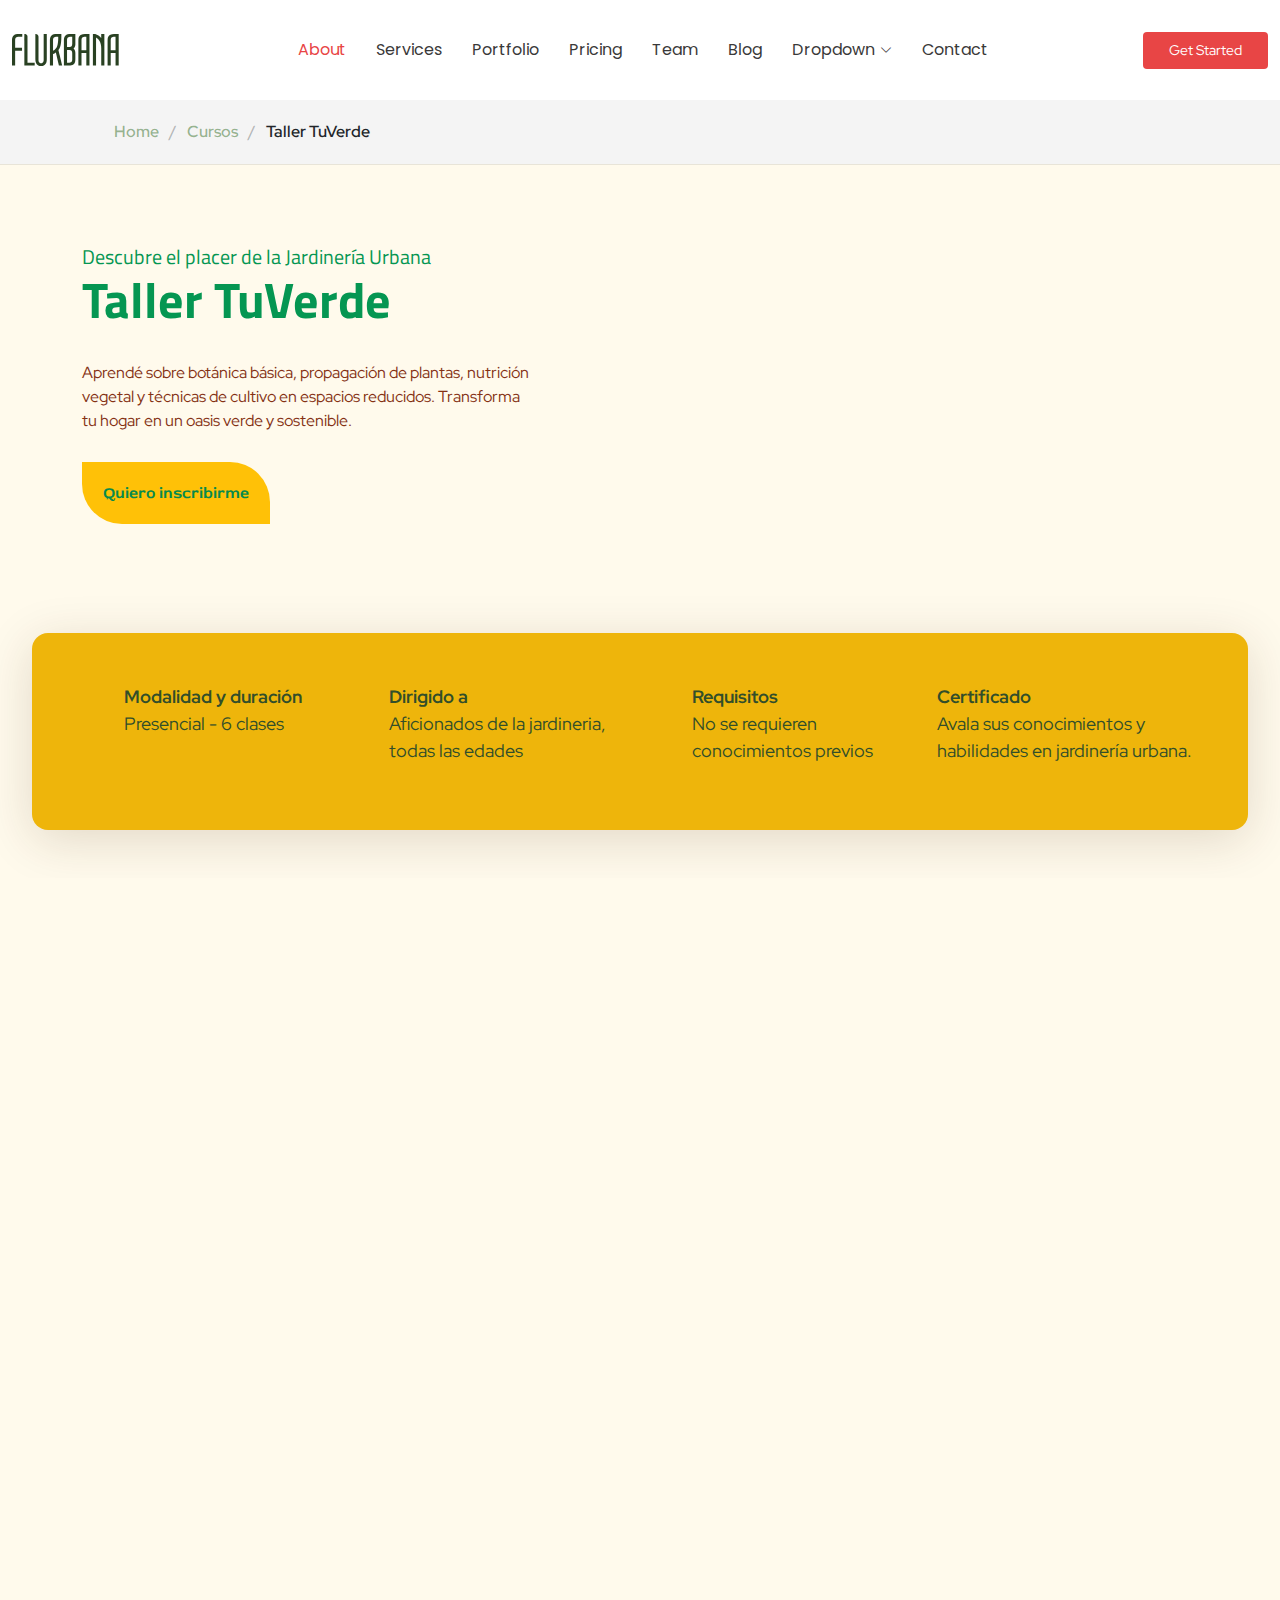
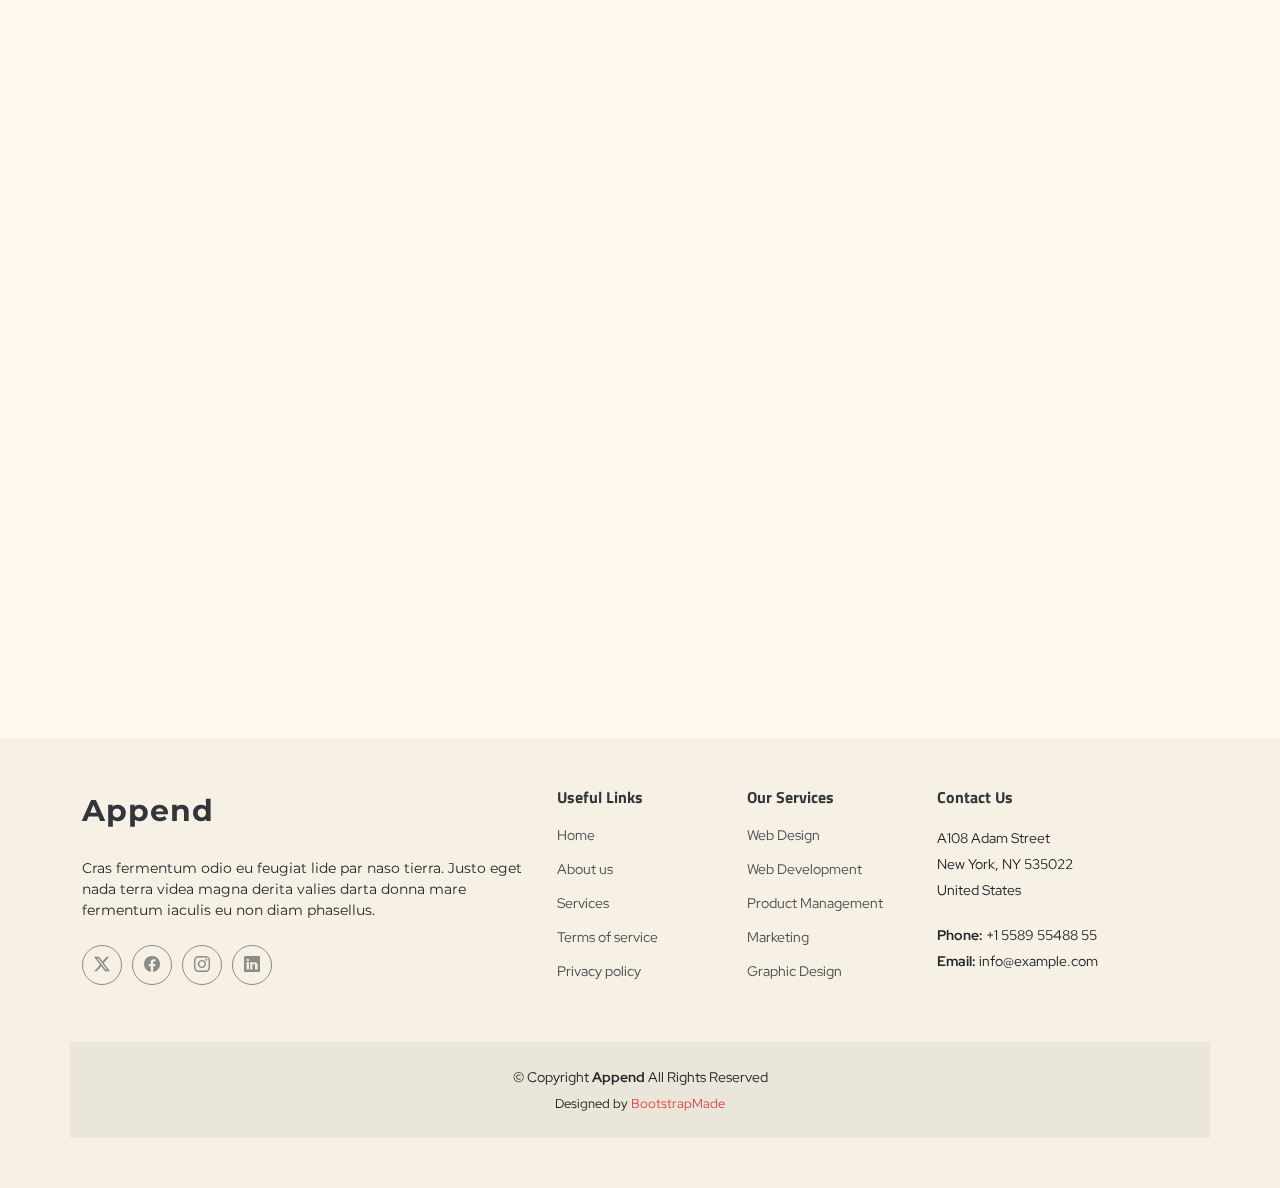
==== commit e4821928: "Add files via upload" ====
--- a/services-details.html
+++ b/services-details.html
@@ -162,12 +162,21 @@
 
     <!-- Service Details Section -->
     <section id="service-details" class="service-details section">
+  
 
       <div class="container">
 
         <div class="row gy-5">
 
           <div class="col-lg-4" data-aos="fade-up" data-aos-delay="100">
+
+            <div class="help-box profe d-flex flex-column justify-content-center align-items-center">
+              <img class="fotoprofe" src="assets/img/profe-taller.png" alt="">
+              <!-- <i class="bi bi-headset help-icon"></i> -->
+              <p class="d-flex align-items-center mt-2 mb-0"> <span>  Profesor del taller  </span></p>
+              <h4>Juan Carlos</h4>
+              <!-- <p class="d-flex align-items-center mt-1 mb-0"><i class="bi bi-envelope me-2"></i> <a href="mailto:contact@example.com">juancarlos@flurbana.com</a></p> -->
+            </div>
 
             <div class="service-box">
               <h4>Temas</h4>
@@ -187,37 +196,80 @@
             </div>
 
             <div class="service-box">
-              <h4>Serices List</h4>
+              <h4>Modo de pago</h4>
               <div class="services-list">
-                <a href="#" class="active"><i class="bi bi-arrow-right-circle"></i><span>Web Design</span></a>
-                <a href="#"><i class="bi bi-arrow-right-circle"></i><span>Web Design</span></a>
-                <a href="#"><i class="bi bi-arrow-right-circle"></i><span>Product Management</span></a>
-                <a href="#"><i class="bi bi-arrow-right-circle"></i><span>Graphic Design</span></a>
-                <a href="#"><i class="bi bi-arrow-right-circle"></i><span>Marketing</span></a>
+                <a href="#"><i class="bi bi-cash"></i><span>Efectivo</span></a>
+                <a href="#"><i class="bi bi-bank"></i></i><span>Transferencia</span></a>
+                <a href="#"><i class="bi bi-credit-card"></i><span>Tarjeta de débito</span></a>
+                <a href="#"><i class="bi bi-credit-card"></i><span>Tarjeta de crédito</span></a>
               </div>
             </div><!-- End Services List -->
 
-            <!-- <div class="service-box">
-              <h4>Download Catalog</h4>
-              <div class="download-catalog">
-                <a href="#"><i class="bi bi-filetype-pdf"></i><span>Catalog PDF</span></a>
-                <a href="#"><i class="bi bi-file-earmark-word"></i><span>Catalog DOC</span></a>
-              </div>
-            </div> -->
-            <!-- End Services List -->
-
-            <div class="help-box d-flex flex-column justify-content-center align-items-center">
-              <i class="bi bi-headset help-icon"></i>
-              <h4>Have a Question?</h4>
-              <p class="d-flex align-items-center mt-2 mb-0"><i class="bi bi-telephone me-2"></i> <span>+1 5589 55488 55</span></p>
-              <p class="d-flex align-items-center mt-1 mb-0"><i class="bi bi-envelope me-2"></i> <a href="mailto:contact@example.com">contact@example.com</a></p>
-            </div>
-
+
+          
           </div>
           <!-- texto sobre el curso -->
           <div class="col-lg-8 ps-lg-5" data-aos="fade-up" data-aos-delay="200">
+
+           <!-- algo... -->
+      <section id="about" class="about section">
+
+        <div class="container" data-aos="fade-up" data-aos-delay="100">
+          <div class="row align-items-xl-center gy-5">
+  
+            <div class="col-xl-12 content">
+              <!-- <h3>About Us</h3> -->
+              <h2 id="sub-detalle">Qué te ofrecemos en este curso?</h2>
+              <p>Como aficionado a la jardinería, podrás aprender sobre el mundo de la jardinería urbana. El curso se llevara a cabo 2 veces por semana, con un total de 6 clases más una de presentación del proyecto final y examen. Al terminar el curso recibirás un certificado y los siguientes beneficios:</p>
+              <!-- <a href="#" class="read-more"><span>Read More</span><i class="bi bi-arrow-right"></i></a> -->
+            </div>
+  
+            <div class="col-xl-12">
+              <div class="row gy-6 icon-boxes text-center">
+  
+                <div class="col-md-6" data-aos="fade-up" data-aos-delay="200">
+                  <div class="icon-box">
+                    <i class="bi bi-journal-text"></i>
+                    <h3>Acceso a guias y tutoriales</h3>
+                    <!-- <p>Magni repellendus vel ullam hic officia accusantium ipsa dolor omnis dolor voluptatem</p> -->
+                  </div>
+                </div> <!-- End Icon Box -->
+  
+                <div class="col-md-6" data-aos="fade-up" data-aos-delay="300">
+                  <div class="icon-box">
+                    <i class="bi bi-person-add"></i>
+                    <h3>Conexión con otros <br>jardineros urbanos</h3>
+                    <!-- <p>Autem saepe animi et aut aspernatur culpa facere. Rerum saepe rerum voluptates quia</p> -->
+                  </div>
+                </div> <!-- End Icon Box -->
+  
+                <div class="col-md-6" data-aos="fade-up" data-aos-delay="400">
+                  <div class="icon-box">
+                    <i class="bi bi-command"></i>
+                    <h3>Colaboración con<br>expertos</h3>
+                    <!-- <p>Omnis perferendis molestias culpa sed. Recusandae quas possimus. Quod consequatur corrupti</p> -->
+                  </div>
+                </div> <!-- End Icon Box -->
+  
+                <div class="col-md-6" data-aos="fade-up" data-aos-delay="500">
+                  <div class="icon-box">
+                    
+                    <i class="bi bi-cash-coin"></i>
+                    <h3>Descuentos para <br>talleres</h3>
+                    <!-- <p>Sint et dolor voluptas minus possimus nostrum. Reiciendis commodi eligendi omnis quideme lorenda</p> -->
+                  </div>
+                </div> <!-- End Icon Box -->
+  
+              </div>
+            </div>
+  
+          </div>
+        </div>
+  
+      </section><!-- /About Section -->
+
             <!-- <img src="assets/img/cardcurso2.png" alt="" class="img-fluid services-img"> -->
-            <h3>Qué te ofrecemos en este curso?</h3>
+            <!-- <h3>Qué te ofrecemos en este curso?</h3>
             <p>
               Como aficionado a la jardineria, aprenderas sobre el mundo de la jardineria urbana. El curso se llevara a cabo 2 veces por semana, con un total de 6 clases más una presenteción del proyecto final y examen. Al terminar el curso recibiras un certificado y los siguientes beneficios:
             </p>
@@ -225,7 +277,7 @@
               <li><i class="bi bi-check-circle"></i> <span>Acceso a guias y tutoriales avanzados</span></li>
               <li><i class="bi bi-check-circle"></i> <span>Conexión con otros jardineros urbanos</span></li>
               <li><i class="bi bi-check-circle"></i> <span>Oportunidades para conocer expertos y colaborar  </span></li>
-            </ul>
+            </ul> -->
             <!-- <p>
               Estos beneficios hacen del curso una inversión valiosa para cualquier persona interesada en la jardinería urbana.
             </p> -->
@@ -240,61 +292,7 @@
 
     </section><!-- /Service Details Section -->
 
-      <!-- algo... -->
-      <section id="about" class="about section">
-
-        <div class="container" data-aos="fade-up" data-aos-delay="100">
-          <div class="row align-items-xl-center gy-5">
-  
-            <div class="col-xl-5 content">
-              <h3>About Us</h3>
-              <h2>Ducimus rerum libero reprehenderit cumque</h2>
-              <p>Ipsa sint sit. Quis ducimus tempore dolores impedit et dolor cumque alias maxime. Enim reiciendis minus et rerum hic non. Dicta quas cum quia maiores iure. Quidem nulla qui assumenda incidunt voluptatem tempora deleniti soluta.</p>
-              <a href="#" class="read-more"><span>Read More</span><i class="bi bi-arrow-right"></i></a>
-            </div>
-  
-            <div class="col-xl-7">
-              <div class="row gy-4 icon-boxes">
-  
-                <div class="col-md-6" data-aos="fade-up" data-aos-delay="200">
-                  <div class="icon-box">
-                    <i class="bi bi-buildings"></i>
-                    <h3>Eius provident</h3>
-                    <p>Magni repellendus vel ullam hic officia accusantium ipsa dolor omnis dolor voluptatem</p>
-                  </div>
-                </div> <!-- End Icon Box -->
-  
-                <div class="col-md-6" data-aos="fade-up" data-aos-delay="300">
-                  <div class="icon-box">
-                    <i class="bi bi-clipboard-pulse"></i>
-                    <h3>Rerum aperiam</h3>
-                    <p>Autem saepe animi et aut aspernatur culpa facere. Rerum saepe rerum voluptates quia</p>
-                  </div>
-                </div> <!-- End Icon Box -->
-  
-                <div class="col-md-6" data-aos="fade-up" data-aos-delay="400">
-                  <div class="icon-box">
-                    <i class="bi bi-command"></i>
-                    <h3>Veniam omnis</h3>
-                    <p>Omnis perferendis molestias culpa sed. Recusandae quas possimus. Quod consequatur corrupti</p>
-                  </div>
-                </div> <!-- End Icon Box -->
-  
-                <div class="col-md-6" data-aos="fade-up" data-aos-delay="500">
-                  <div class="icon-box">
-                    <i class="bi bi-graph-up-arrow"></i>
-                    <h3>Delares sapiente</h3>
-                    <p>Sint et dolor voluptas minus possimus nostrum. Reiciendis commodi eligendi omnis quideme lorenda</p>
-                  </div>
-                </div> <!-- End Icon Box -->
-  
-              </div>
-            </div>
-  
-          </div>
-        </div>
-  
-      </section><!-- /About Section -->
+     
 
   </main>
 
--- a/assets/css/main.css
+++ b/assets/css/main.css
@@ -2662,6 +2662,12 @@
 /* .services-details-page{
   background-color: #FFFAEC;
 } */
+.main-services section{
+ background-color: #FFFAEC;
+}
+.main-services .beneficios{
+  background-color: #eeb50b;
+}
  .heading h5{
   color: #059652;
   margin-bottom: 0;
@@ -2672,6 +2678,7 @@
  }
  .heading p{
   margin-bottom: 3rem;
+  color: #843114;
  }
  .heading p span{
   display: block;
@@ -2695,7 +2702,16 @@
  .heading img{
   width: 550px;
  }
+ .fotoprofe{
+  width: 70%;
+ }
+ #sub-detalle{
+  color: #078A4D;
+  font-weight: 700;
+  font-size: 30px;
+}
  @media (max-width: 1199px){
+  
   img-taller{
     text-align: center;
   }
@@ -2792,8 +2808,9 @@
 }
 
 .service-details .help-box {
-  background-color: var(--accent-color);
+  /* background-color: var(--accent-color); */
   color: var(--contrast-color);
+  color: #843114 ;
   margin-top: 30px;
   padding: 30px 15px;
 }
@@ -2805,7 +2822,8 @@
 
 .service-details .help-box h4,
 .service-details .help-box a {
-  color: var(--contrast-color);
+  color: #843114;
+  font-weight: 600;
 }
 
 .service-details .services-img {
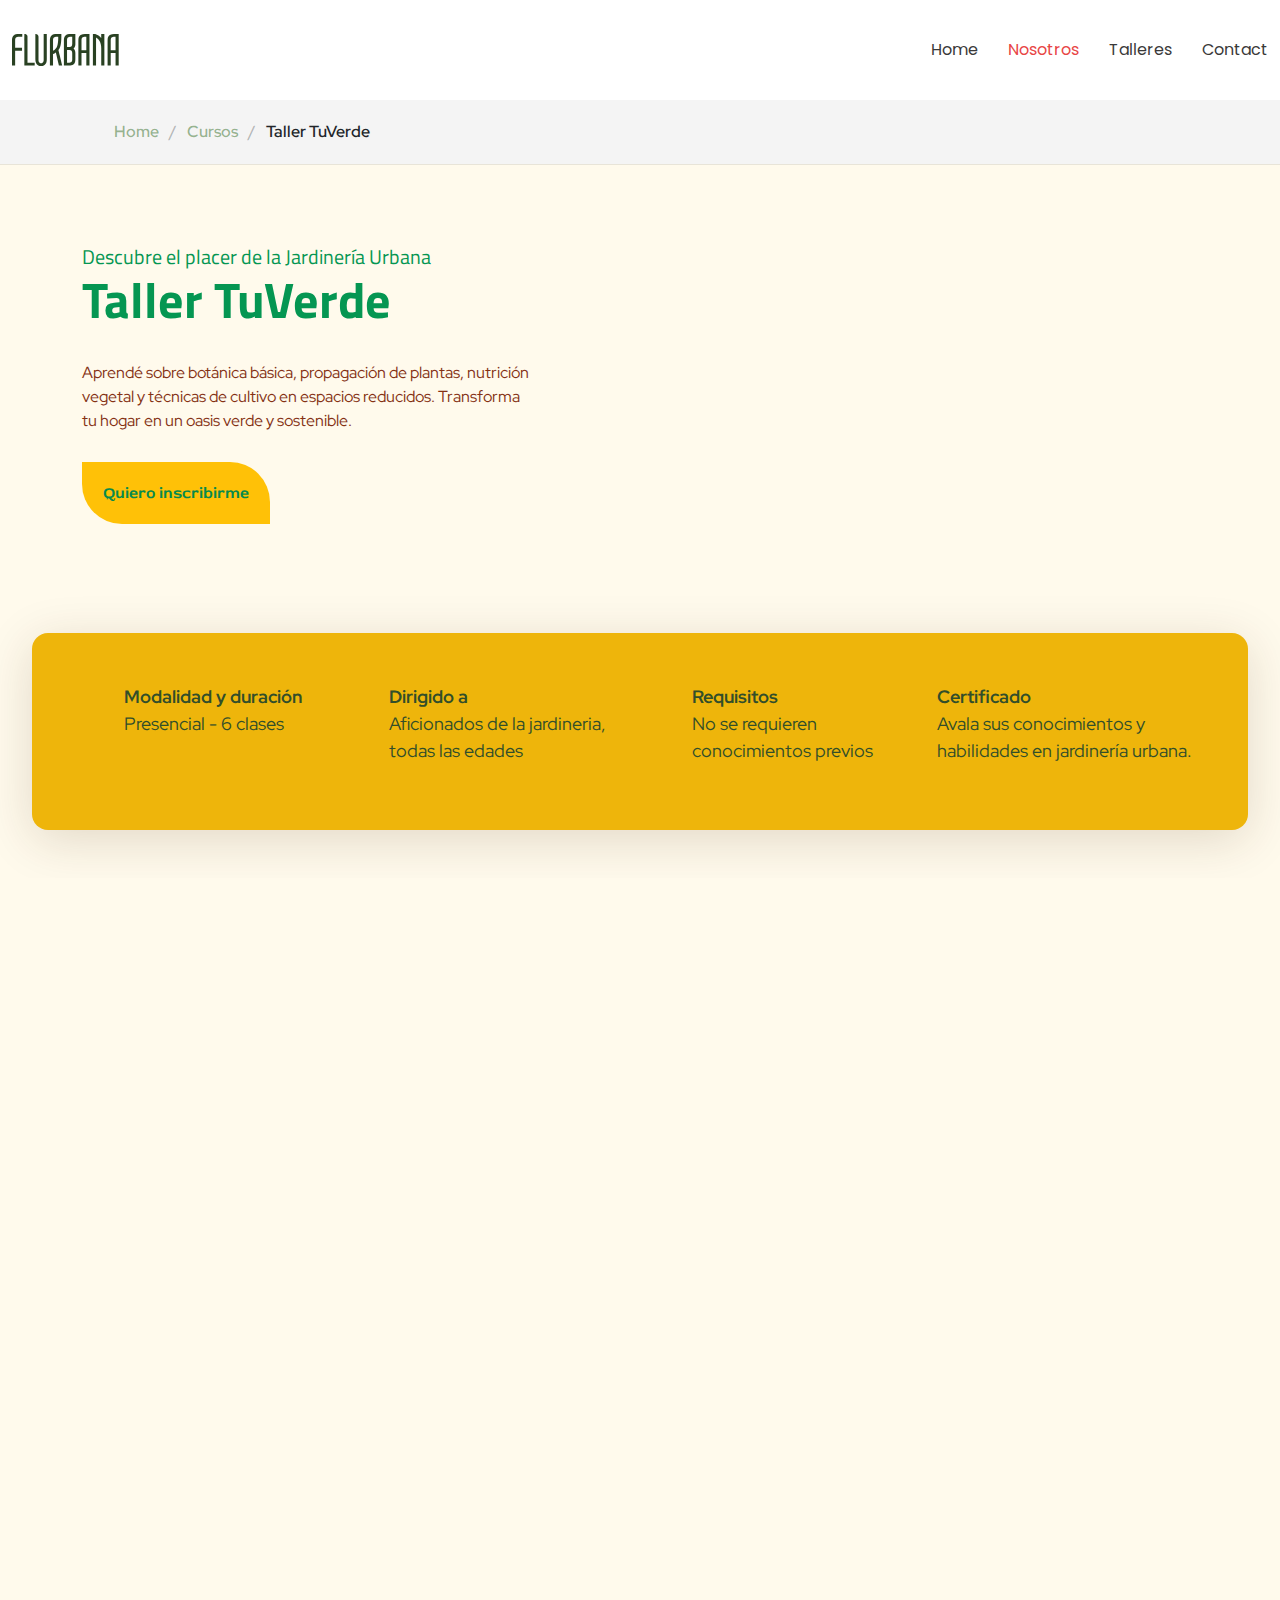
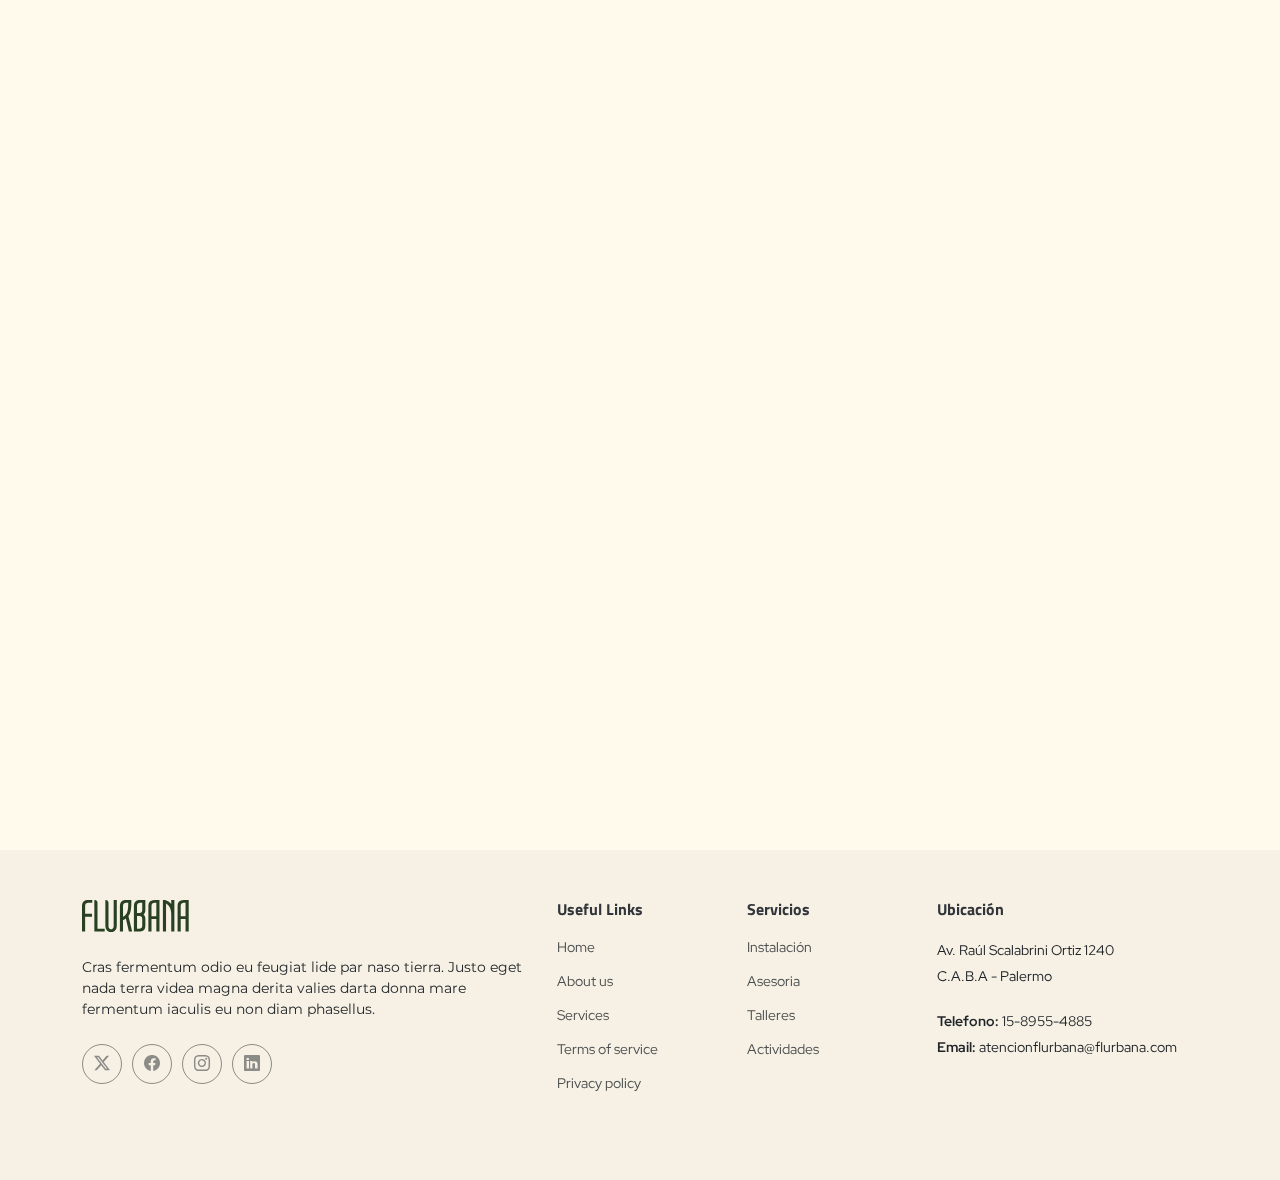
==== commit a2310b7b: "Add files via upload" ====
--- a/services-details.html
+++ b/services-details.html
@@ -50,16 +50,15 @@
       <nav id="navmenu" class="navmenu">
         <ul>
           <!-- <li><a href="index.html#hero" class="">Home</a></li> -->
-          <li><a href="index.html#about">About</a></li>
-          <li><a href="index.html#services">Services</a></li>
-          <li><a href="index.html#portfolio">Portfolio</a></li>
-          <li><a href="index.html#pricing">Pricing</a></li>
-          <li><a href="index.html#team">Team</a></li>
-          <li><a href="blog.html">Blog</a></li>
-          <li class="dropdown"><a href="#"><span>Dropdown</span> <i class="bi bi-chevron-down toggle-dropdown"></i></a>
+          <li><a href="index.html#hero" class="">Home</a></li>
+          <li><a href="index.html#about">Nosotros</a></li>
+          <li><a href="index.html#services">Talleres</a></li>
+          <!-- <li><a href="index.html#team">Team</a></li> -->
+          <!-- <li><a href="blog.html">Blog</a></li> -->
+          <!-- <li class="dropdown"><a href="#"><span>Dropdown</span> <i class="bi bi-chevron-down toggle-dropdown"></i></a>
             <ul>
-              <li><a href="#">Dropdown 1</a></li>
-              <li class="dropdown"><a href="#"><span>Deep Dropdown</span> <i class="bi bi-chevron-down toggle-dropdown"></i></a>
+              <!-- <li><a href="#">Dropdown 1</a></li> -->
+              <!-- <li class="dropdown"><a href="#"><span>Deep Dropdown</span> <i class="bi bi-chevron-down toggle-dropdown"></i></a>
                 <ul>
                   <li><a href="#">Deep Dropdown 1</a></li>
                   <li><a href="#">Deep Dropdown 2</a></li>
@@ -67,18 +66,18 @@
                   <li><a href="#">Deep Dropdown 4</a></li>
                   <li><a href="#">Deep Dropdown 5</a></li>
                 </ul>
-              </li>
-              <li><a href="#">Dropdown 2</a></li>
+              </li> -->
+              <!-- <li><a href="#">Dropdown 2</a></li>
               <li><a href="#">Dropdown 3</a></li>
-              <li><a href="#">Dropdown 4</a></li>
-            </ul>
-          </li>
+              <li><a href="#">Dropdown 4</a></li> -->
+            <!-- </ul>
+          </li>  -->
           <li><a href="index.html#contact">Contact</a></li>
         </ul>
         <i class="mobile-nav-toggle d-xl-none bi bi-list"></i>
       </nav>
 
-      <a class="btn-getstarted" href="index.html#about">Get Started</a>
+      <!-- <a class="btn-getstarted" href="index.html#about">Get Started</a> -->
 
     </div>
   </header>
@@ -108,7 +107,7 @@
               <a class="btn-inscripcion" href="#formulario">Quiero inscribirme</a>
             </div>
             <div class="img-taller col-lg-2 offset-md-1">
-              <img src="assets/img/cardcurso.jpg" alt="">
+              <img id="tallerportada" src="assets/img/cardcurso.jpg" alt="">
             </div>
           </div>
         </div>
@@ -128,7 +127,7 @@
 
       <div class="container aos-init aos-animate" data-aos="fade-up">
 
-        <div class="row gy-4 align-items-start text-">
+        <div class="detmob row gy-4 align-items-start text-">
 
           <div class="col-xl-3 col-md-3 col-6 client-logo">
             <p><b>Modalidad y duración</b><br>Presencial - 6 clases</p>
@@ -194,8 +193,13 @@
                 <!-- <a href="#"><i class="bi bi-caret-right-fill"></i><span></span></a> -->
               </div>
             </div>
-
+            
             <div class="service-box">
+              <h4>Valor</h4>
+              <div class=" valor services-list text-center">
+                <h4 id="valorprecio">$28.999</h4>
+                <!-- <a href="#"><i class="bi bi-cash"></i><span>Efectivo</span></a> -->
+              </div>
               <h4>Modo de pago</h4>
               <div class="services-list">
                 <a href="#"><i class="bi bi-cash"></i><span>Efectivo</span></a>
@@ -212,14 +216,14 @@
           <div class="col-lg-8 ps-lg-5" data-aos="fade-up" data-aos-delay="200">
 
            <!-- algo... -->
-      <section id="about" class="about section">
+      <section id="about" class="algo about section">
 
         <div class="container" data-aos="fade-up" data-aos-delay="100">
           <div class="row align-items-xl-center gy-5">
   
             <div class="col-xl-12 content">
               <!-- <h3>About Us</h3> -->
-              <h2 id="sub-detalle">Qué te ofrecemos en este curso?</h2>
+              <h2 id="sub-detalle">¿Qué te ofrecemos en este curso?</h2>
               <p>Como aficionado a la jardinería, podrás aprender sobre el mundo de la jardinería urbana. El curso se llevara a cabo 2 veces por semana, con un total de 6 clases más una de presentación del proyecto final y examen. Al terminar el curso recibirás un certificado y los siguientes beneficios:</p>
               <!-- <a href="#" class="read-more"><span>Read More</span><i class="bi bi-arrow-right"></i></a> -->
             </div>
@@ -268,32 +272,104 @@
   
       </section><!-- /About Section -->
 
-            <!-- <img src="assets/img/cardcurso2.png" alt="" class="img-fluid services-img"> -->
-            <!-- <h3>Qué te ofrecemos en este curso?</h3>
-            <p>
-              Como aficionado a la jardineria, aprenderas sobre el mundo de la jardineria urbana. El curso se llevara a cabo 2 veces por semana, con un total de 6 clases más una presenteción del proyecto final y examen. Al terminar el curso recibiras un certificado y los siguientes beneficios:
-            </p>
-            <ul>
-              <li><i class="bi bi-check-circle"></i> <span>Acceso a guias y tutoriales avanzados</span></li>
-              <li><i class="bi bi-check-circle"></i> <span>Conexión con otros jardineros urbanos</span></li>
-              <li><i class="bi bi-check-circle"></i> <span>Oportunidades para conocer expertos y colaborar  </span></li>
-            </ul> -->
-            <!-- <p>
-              Estos beneficios hacen del curso una inversión valiosa para cualquier persona interesada en la jardinería urbana.
-            </p> -->
-            <!-- <p>
-              Sunt rem odit accusantium omnis perspiciatis officia. Laboriosam aut consequuntur recusandae mollitia doloremque est architecto cupiditate ullam. Quia est ut occaecati fuga. Distinctio ex repellendus eveniet velit sint quia sapiente cumque. Et ipsa perferendis ut nihil. Laboriosam vel voluptates tenetur nostrum. Eaque iusto cupiditate et totam et quia dolorum in. Sunt molestiae ipsum at consequatur vero. Architecto ut pariatur autem ad non cumque nesciunt qui maxime. Sunt eum quia impedit dolore alias explicabo ea.
-            </p> -->
-          </div>
-
-        </div>
+      <!-- Recent Posts Section -->
+    <section id="recent-posts" class="recent-posts section">
+
+      <!-- Section Title -->
+      <div class="container section-title" data-aos="fade-up">
+        <h2>Recent Posts</h2>
+        <p>Necessitatibus eius consequatur ex aliquid fuga eum quidem sint consectetur velit</p>
+      </div><!-- End Section Title -->
+
+      <div class="container">
+
+        <div class="row gy-4">
+
+          <div class="col-xl-4 col-md-6" data-aos="fade-up" data-aos-delay="100">
+            <article>
+
+              <div class="post-img">
+                <img src="assets/img/blog/blog-1.jpg" alt="" class="img-fluid">
+              </div>
+
+              <p class="post-category">Politics</p>
+
+              <h2 class="title">
+                <a href="blog-details.html">Dolorum optio tempore voluptas dignissimos</a>
+              </h2>
+
+              <div class="d-flex align-items-center">
+                <img src="assets/img/blog/blog-author.jpg" alt="" class="img-fluid post-author-img flex-shrink-0">
+                <div class="post-meta">
+                  <p class="post-author">Maria Doe</p>
+                  <p class="post-date">
+                    <time datetime="2022-01-01">Jan 1, 2022</time>
+                  </p>
+                </div>
+              </div>
+
+            </article>
+          </div><!-- End post list item -->
+
+          <div class="col-xl-4 col-md-6" data-aos="fade-up" data-aos-delay="200">
+            <article>
+
+              <div class="post-img">
+                <img src="assets/img/blog/blog-2.jpg" alt="" class="img-fluid">
+              </div>
+
+              <p class="post-category">Sports</p>
+
+              <h2 class="title">
+                <a href="blog-details.html">Nisi magni odit consequatur autem nulla dolorem</a>
+              </h2>
+
+              <div class="d-flex align-items-center">
+                <img src="assets/img/blog/blog-author-2.jpg" alt="" class="img-fluid post-author-img flex-shrink-0">
+                <div class="post-meta">
+                  <p class="post-author">Allisa Mayer</p>
+                  <p class="post-date">
+                    <time datetime="2022-01-01">Jun 5, 2022</time>
+                  </p>
+                </div>
+              </div>
+
+            </article>
+          </div><!-- End post list item -->
+
+          <div class="col-xl-4 col-md-6" data-aos="fade-up" data-aos-delay="300">
+            <article>
+
+              <div class="post-img">
+                <img src="assets/img/blog/blog-3.jpg" alt="" class="img-fluid">
+              </div>
+
+              <p class="post-category">Entertainment</p>
+
+              <h2 class="title">
+                <a href="blog-details.html">Possimus soluta ut id suscipit ea ut in quo quia et soluta</a>
+              </h2>
+
+              <div class="d-flex align-items-center">
+                <img src="assets/img/blog/blog-author-3.jpg" alt="" class="img-fluid post-author-img flex-shrink-0">
+                <div class="post-meta">
+                  <p class="post-author">Mark Dower</p>
+                  <p class="post-date">
+                    <time datetime="2022-01-01">Jun 22, 2022</time>
+                  </p>
+                </div>
+              </div>
+
+            </article>
+          </div><!-- End post list item -->
+
+        </div><!-- End recent posts list -->
 
       </div>
 
-    </section><!-- /Service Details Section -->
-
-     
-
+    </section><!-- /Recent Posts Section -->
+
+           
   </main>
 
   <footer id="footer" class="footer position-relative">
@@ -302,7 +378,8 @@
       <div class="row gy-4">
         <div class="col-lg-5 col-md-12 footer-about">
           <a href="index.html" class="logo d-flex align-items-center">
-            <span class="sitename">Append</span>
+            <!-- <span class="sitename">Append</span> -->
+            <img src="assets/img/flurbana_marca.svg" alt="">
           </a>
           <p>Cras fermentum odio eu feugiat lide par naso tierra. Justo eget nada terra videa magna derita valies darta donna mare fermentum iaculis eu non diam phasellus.</p>
           <div class="social-links d-flex mt-4">
@@ -325,38 +402,36 @@
         </div>
 
         <div class="col-lg-2 col-6 footer-links">
-          <h4>Our Services</h4>
+          <h4>Servicios</h4>
           <ul>
-            <li><a href="#">Web Design</a></li>
-            <li><a href="#">Web Development</a></li>
-            <li><a href="#">Product Management</a></li>
-            <li><a href="#">Marketing</a></li>
-            <li><a href="#">Graphic Design</a></li>
+            <li><a href="#">Instalación</a></li>
+            <li><a href="#">Asesoria</a></li>
+            <li><a href="#">Talleres</a></li>
+            <li><a href="#">Actividades</a></li>
           </ul>
         </div>
 
         <div class="col-lg-3 col-md-12 footer-contact text-center text-md-start">
-          <h4>Contact Us</h4>
-          <p>A108 Adam Street</p>
-          <p>New York, NY 535022</p>
-          <p>United States</p>
-          <p class="mt-4"><strong>Phone:</strong> <span>+1 5589 55488 55</span></p>
-          <p><strong>Email:</strong> <span>info@example.com</span></p>
+          <h4>Ubicación</h4>
+          <p>Av. Raúl Scalabrini Ortiz 1240</p>
+          <p>C.A.B.A - Palermo</p>
+          <p class="mt-4"><strong>Telefono:</strong> <span>15-8955-4885</span></p>
+          <p><strong>Email:</strong> <span>atencionflurbana@flurbana.com</span></p>
         </div>
 
       </div>
     </div>
 
-    <div class="container copyright text-center mt-4">
+    <!-- <div class="container copyright text-center mt-4">
       <p>© <span>Copyright</span> <strong class="sitename">Append</strong> <span>All Rights Reserved</span></p>
-      <div class="credits">
+      <div class="credits"> -->
         <!-- All the links in the footer should remain intact. -->
         <!-- You can delete the links only if you've purchased the pro version. -->
         <!-- Licensing information: https://bootstrapmade.com/license/ -->
         <!-- Purchase the pro version with working PHP/AJAX contact form: [buy-url] -->
-        Designed by <a href="https://bootstrapmade.com/">BootstrapMade</a>
+        <!-- Designed by <a href="https://bootstrapmade.com/">BootstrapMade</a>
       </div>
-    </div>
+    </div> -->
 
   </footer>
 
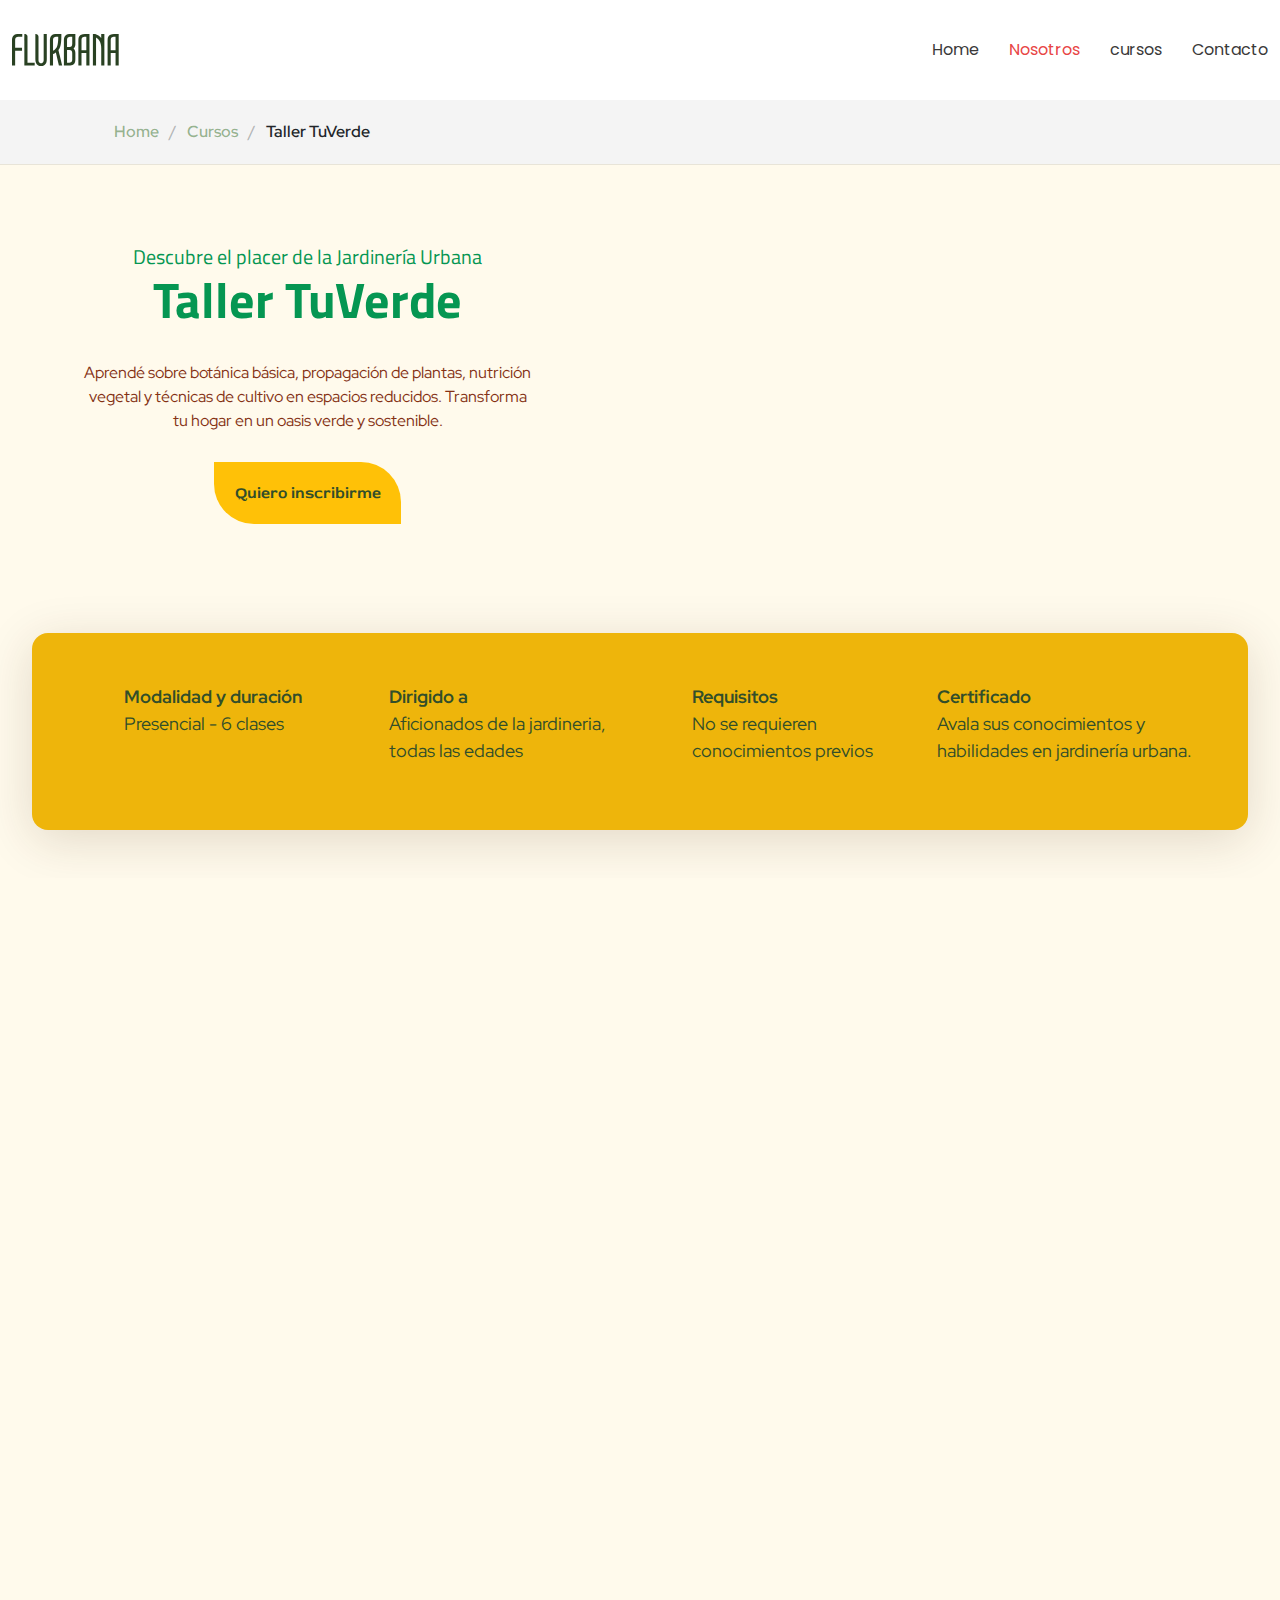
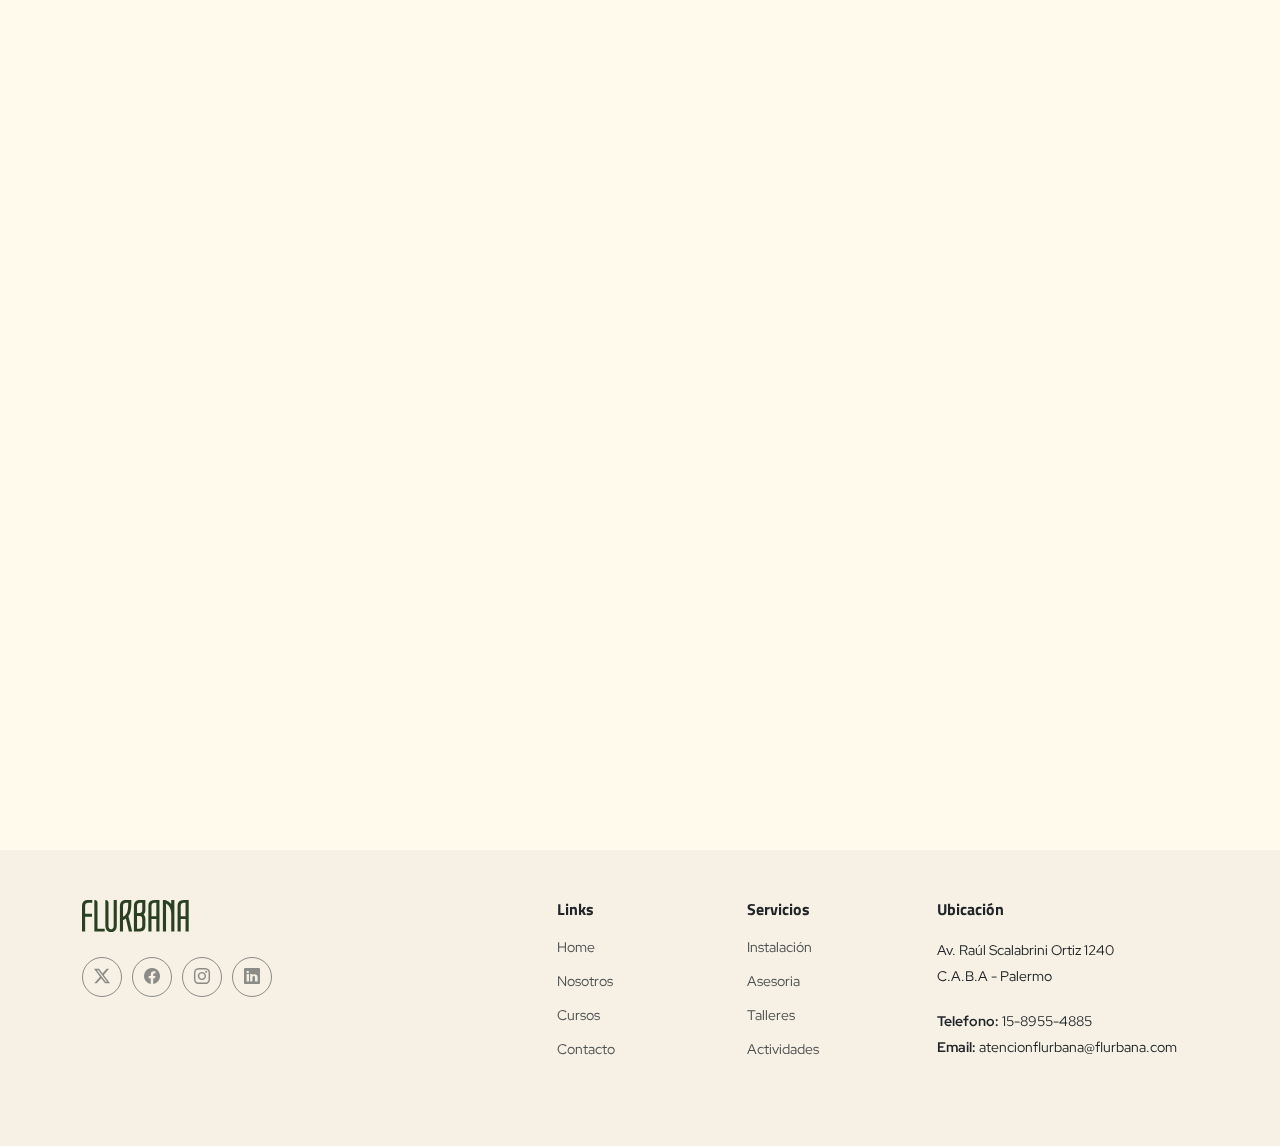
==== commit 6e3b4d5d: "Add files via upload" ====
--- a/services-details.html
+++ b/services-details.html
@@ -52,7 +52,7 @@
           <!-- <li><a href="index.html#hero" class="">Home</a></li> -->
           <li><a href="index.html#hero" class="">Home</a></li>
           <li><a href="index.html#about">Nosotros</a></li>
-          <li><a href="index.html#services">Talleres</a></li>
+          <li><a href="index.html#services">cursos</a></li>
           <!-- <li><a href="index.html#team">Team</a></li> -->
           <!-- <li><a href="blog.html">Blog</a></li> -->
           <!-- <li class="dropdown"><a href="#"><span>Dropdown</span> <i class="bi bi-chevron-down toggle-dropdown"></i></a>
@@ -72,7 +72,7 @@
               <li><a href="#">Dropdown 4</a></li> -->
             <!-- </ul>
           </li>  -->
-          <li><a href="index.html#contact">Contact</a></li>
+          <li><a href="index.html#contact">Contacto</a></li>
         </ul>
         <i class="mobile-nav-toggle d-xl-none bi bi-list"></i>
       </nav>
@@ -157,11 +157,11 @@
           <!-- End Client Item -->
 
           </section>
-    
+
 
     <!-- Service Details Section -->
     <section id="service-details" class="service-details section">
-  
+
 
       <div class="container">
 
@@ -193,7 +193,7 @@
                 <!-- <a href="#"><i class="bi bi-caret-right-fill"></i><span></span></a> -->
               </div>
             </div>
-            
+
             <div class="service-box">
               <h4>Valor</h4>
               <div class=" valor services-list text-center">
@@ -210,7 +210,7 @@
             </div><!-- End Services List -->
 
 
-          
+
           </div>
           <!-- texto sobre el curso -->
           <div class="col-lg-8 ps-lg-5" data-aos="fade-up" data-aos-delay="200">
@@ -220,17 +220,17 @@
 
         <div class="container" data-aos="fade-up" data-aos-delay="100">
           <div class="row align-items-xl-center gy-5">
-  
+
             <div class="col-xl-12 content">
               <!-- <h3>About Us</h3> -->
               <h2 id="sub-detalle">¿Qué te ofrecemos en este curso?</h2>
               <p>Como aficionado a la jardinería, podrás aprender sobre el mundo de la jardinería urbana. El curso se llevara a cabo 2 veces por semana, con un total de 6 clases más una de presentación del proyecto final y examen. Al terminar el curso recibirás un certificado y los siguientes beneficios:</p>
               <!-- <a href="#" class="read-more"><span>Read More</span><i class="bi bi-arrow-right"></i></a> -->
             </div>
-  
+
             <div class="col-xl-12">
               <div class="row gy-6 icon-boxes text-center">
-  
+
                 <div class="col-md-6" data-aos="fade-up" data-aos-delay="200">
                   <div class="icon-box">
                     <i class="bi bi-journal-text"></i>
@@ -238,7 +238,7 @@
                     <!-- <p>Magni repellendus vel ullam hic officia accusantium ipsa dolor omnis dolor voluptatem</p> -->
                   </div>
                 </div> <!-- End Icon Box -->
-  
+
                 <div class="col-md-6" data-aos="fade-up" data-aos-delay="300">
                   <div class="icon-box">
                     <i class="bi bi-person-add"></i>
@@ -246,7 +246,7 @@
                     <!-- <p>Autem saepe animi et aut aspernatur culpa facere. Rerum saepe rerum voluptates quia</p> -->
                   </div>
                 </div> <!-- End Icon Box -->
-  
+
                 <div class="col-md-6" data-aos="fade-up" data-aos-delay="400">
                   <div class="icon-box">
                     <i class="bi bi-command"></i>
@@ -254,22 +254,22 @@
                     <!-- <p>Omnis perferendis molestias culpa sed. Recusandae quas possimus. Quod consequatur corrupti</p> -->
                   </div>
                 </div> <!-- End Icon Box -->
-  
+
                 <div class="col-md-6" data-aos="fade-up" data-aos-delay="500">
                   <div class="icon-box">
-                    
+
                     <i class="bi bi-cash-coin"></i>
                     <h3>Descuentos para <br>talleres</h3>
                     <!-- <p>Sint et dolor voluptas minus possimus nostrum. Reiciendis commodi eligendi omnis quideme lorenda</p> -->
                   </div>
                 </div> <!-- End Icon Box -->
-  
-              </div>
-            </div>
-  
+
+              </div>
+            </div>
+
           </div>
         </div>
-  
+
       </section><!-- /About Section -->
 
       <!-- Recent Posts Section -->
@@ -277,8 +277,8 @@
 
       <!-- Section Title -->
       <div class="container section-title" data-aos="fade-up">
-        <h2>Recent Posts</h2>
-        <p>Necessitatibus eius consequatur ex aliquid fuga eum quidem sint consectetur velit</p>
+        <h2>Experiencias del taller</h2>
+        <!-- <p>Necessitatibus eius consequatur ex aliquid fuga eum quidem sint consectetur velit</p> -->
       </div><!-- End Section Title -->
 
       <div class="container">
@@ -289,16 +289,16 @@
             <article>
 
               <div class="post-img">
-                <img src="assets/img/blog/blog-1.jpg" alt="" class="img-fluid">
-              </div>
-
-              <p class="post-category">Politics</p>
+                <img src="assets/img/detalle (1).jpg" alt="" class="img-fluid">
+              </div>
+
+              <!-- <p class="post-category">Politics</p>
 
               <h2 class="title">
                 <a href="blog-details.html">Dolorum optio tempore voluptas dignissimos</a>
-              </h2>
-
-              <div class="d-flex align-items-center">
+              </h2> -->
+
+              <!-- <div class="d-flex align-items-center">
                 <img src="assets/img/blog/blog-author.jpg" alt="" class="img-fluid post-author-img flex-shrink-0">
                 <div class="post-meta">
                   <p class="post-author">Maria Doe</p>
@@ -306,7 +306,7 @@
                     <time datetime="2022-01-01">Jan 1, 2022</time>
                   </p>
                 </div>
-              </div>
+              </div> -->
 
             </article>
           </div><!-- End post list item -->
@@ -315,10 +315,10 @@
             <article>
 
               <div class="post-img">
-                <img src="assets/img/blog/blog-2.jpg" alt="" class="img-fluid">
-              </div>
-
-              <p class="post-category">Sports</p>
+                <img src="assets/img/detalle (2).jpg" alt="" class="img-fluid">
+              </div>
+
+              <!-- <p class="post-category">Sports</p>
 
               <h2 class="title">
                 <a href="blog-details.html">Nisi magni odit consequatur autem nulla dolorem</a>
@@ -332,7 +332,7 @@
                     <time datetime="2022-01-01">Jun 5, 2022</time>
                   </p>
                 </div>
-              </div>
+              </div> -->
 
             </article>
           </div><!-- End post list item -->
@@ -341,10 +341,10 @@
             <article>
 
               <div class="post-img">
-                <img src="assets/img/blog/blog-3.jpg" alt="" class="img-fluid">
-              </div>
-
-              <p class="post-category">Entertainment</p>
+                <img src="assets/img/detalle (3).jpg" alt="" class="img-fluid">
+              </div>
+
+              <!-- <p class="post-category">Entertainment</p>
 
               <h2 class="title">
                 <a href="blog-details.html">Possimus soluta ut id suscipit ea ut in quo quia et soluta</a>
@@ -358,7 +358,7 @@
                     <time datetime="2022-01-01">Jun 22, 2022</time>
                   </p>
                 </div>
-              </div>
+              </div> -->
 
             </article>
           </div><!-- End post list item -->
@@ -369,7 +369,7 @@
 
     </section><!-- /Recent Posts Section -->
 
-           
+
   </main>
 
   <footer id="footer" class="footer position-relative">
@@ -381,7 +381,6 @@
             <!-- <span class="sitename">Append</span> -->
             <img src="assets/img/flurbana_marca.svg" alt="">
           </a>
-          <p>Cras fermentum odio eu feugiat lide par naso tierra. Justo eget nada terra videa magna derita valies darta donna mare fermentum iaculis eu non diam phasellus.</p>
           <div class="social-links d-flex mt-4">
             <a href=""><i class="bi bi-twitter-x"></i></a>
             <a href=""><i class="bi bi-facebook"></i></a>
@@ -391,13 +390,12 @@
         </div>
 
         <div class="col-lg-2 col-6 footer-links">
-          <h4>Useful Links</h4>
+          <h4>Links</h4>
           <ul>
             <li><a href="#">Home</a></li>
-            <li><a href="#">About us</a></li>
-            <li><a href="#">Services</a></li>
-            <li><a href="#">Terms of service</a></li>
-            <li><a href="#">Privacy policy</a></li>
+            <li><a href="#">Nosotros</a></li>
+            <li><a href="#">Cursos</a></li>
+            <li><a href="#">Contacto</a></li>
           </ul>
         </div>
 
--- a/assets/css/main.css
+++ b/assets/css/main.css
@@ -89,7 +89,7 @@
 h4,
 h5,
 h6 {
-  color: var(--heading-color);
+  /* color: var(--heading-color); */
   /* font-family: var(--heading-font); */
   font-family: "Titillium Web", sans-serif;
 
@@ -584,7 +584,8 @@
   right: 15px;
   bottom: 15px;
   z-index: 99999;
-  background-color: var(--accent-color);
+  /* background-color: var(--accent-color); */
+  background-color: #eeb50b;
   width: 40px;
   height: 40px;
   border-radius: 4px;
@@ -598,7 +599,7 @@
 }
 
 .scroll-top:hover {
-  background-color: color-mix(in srgb, var(--accent-color), transparent 20%);
+  background-color: #eeb50b98;
   color: var(--contrast-color);
 }
 
@@ -761,9 +762,9 @@
   color: #078A4D;
   margin: 0;
   font-family: "Titillium Web", sans-serif;
-  font-weight: 900;
-  font-size: 90px;
-  line-height: 90px;
+  font-weight: 800;
+  font-size: 50px;
+  /* line-height: 90px; */
   text-transform: uppercase;
 }
 
@@ -823,7 +824,7 @@
   /* color: #324E2A; */
   color: #FFFAEC;
   border:solid 1px #324E2A;
-  border-radius: .6rem;
+  
   font-size: 16px;
   padding: .7rem;
   text-align: center;
@@ -1276,6 +1277,7 @@
   margin: 0 auto 20px auto;
   list-style: none;
   text-align: center;
+  background-color: #FFFAEC;
 }
 
 .portfolio .portfolio-filters li {
@@ -1305,6 +1307,9 @@
 .portfolio .portfolio-filters li:last-child {
   margin-right: 0;
 }
+.portfolio h2{
+  color: #059652;
+}
 
 @media (max-width: 575px) {
   .portfolio .portfolio-filters li {
@@ -1328,6 +1333,7 @@
   transition: all ease-in-out 0.5s;
   background: color-mix(in srgb, var(--background-color), transparent 10%);
   padding: 15px;
+  border-radius: 5rem;
 }
 
 .portfolio .portfolio-item .portfolio-info h4 {
@@ -1373,11 +1379,16 @@
 # Pricing Section
 --------------------------------------------------------------*/
 .pricing {
-  padding: 60px 0 120px 0;
-}
+  padding: 100px 0 140px 0;
+  background-color: #078A4D;
+  color: #f4f4f4;
+  /* font-family:  "Red Hat Display", sans-serif; */
+}
+
 
 .pricing .section-title {
   margin-bottom: 40px;
+  color: #FFFAEC;
 }
 
 .pricing .pricing-item {
@@ -1386,13 +1397,22 @@
   height: 100%;
   position: relative;
   border-radius: 15px;
-}
-
+  background-color: #FFFAEC;
+  color: #324E2A;
+}
+
+.pricing-item-a{
+  opacity: 90%;
+}
+.pricing-item-a:hover{
+  opacity: 100%;
+}
 .pricing h3 {
   font-weight: 600;
   margin-bottom: 15px;
-  font-size: 20px;
+  font-size: 30px;
   text-align: center;
+  color: #078A4D;
 }
 
 .pricing .icon {
@@ -1439,7 +1459,7 @@
 
 .pricing h4 {
   font-size: 48px;
-  color: var(--accent-color);
+  color: #078A4D;
   font-weight: 700;
   font-family: var(--heading-font);
   margin-bottom: 25px;
@@ -1509,7 +1529,7 @@
 
 .pricing .featured {
   z-index: 10;
-  border: 3px solid var(--accent-color);
+  border: 5px solid #ffc107;
 }
 
 @media (min-width: 992px) {
@@ -2687,7 +2707,7 @@
  }
 .btn-inscripcion{
  background-color: #ffc107;
- color: #078A4D;
+ color:#324E2A;
  padding: 1.3rem;
  border-top-right-radius: 40px;
  border-bottom-left-radius: 40px;
@@ -2708,20 +2728,35 @@
  #sub-detalle{
   color: #078A4D;
   font-weight: 700;
-  font-size: 30px;
+  font-size: 35px;
+}
+
+.valor h4{
+  font-family: "Red Hat Display", sans-serif;
+  font-size: 35px;
+  font-weight: 600;
+}
+
+#tallerportadacel{
+  display: none;
 }
  @media (max-width: 1199px){
-  
-  img-taller{
+  .algo{
     text-align: center;
   }
-  .heading img{
+
+  #tallerportada{
+ margin-top: 3rem;
+ width: 100%;
+  }
+  /* .heading img{
     width: 90%;
-    
-  }
+  } */
+
  }
  .heading {
   background-color: #FFFAEC;
+  text-align: center;
  }
 
 .breadcrumbs li a{
@@ -2731,6 +2766,7 @@
 .service-details .service-box {
   padding: 20px;
   box-shadow: 0px 2px 20px color-mix(in srgb, var(--default-color), transparent 88%);
+  color: #843114;
 }
 
 .service-details .service-box+.service-box {
@@ -2743,8 +2779,11 @@
   border-bottom: 2px solid color-mix(in srgb, var(--default-color), transparent 92%);
   padding-bottom: 15px;
   margin-bottom: 15px;
-}
-
+  color: #078A4D;
+}
+#valorprecio{
+  color:#843114 ;
+}
 .service-details .services-list a {
   color: color-mix(in srgb, var(--default-color), transparent 20%);
   background-color: color-mix(in srgb, var(--default-color), transparent 96%);
@@ -2753,6 +2792,7 @@
   padding: 12px 15px;
   margin-top: 15px;
   transition: 0.3s;
+  color: #843114;
 }
 
 .service-details .services-list a:first-child {
@@ -2762,21 +2802,24 @@
 .service-details .services-list a i {
   font-size: 16px;
   margin-right: 8px;
-  color: var(--accent-color);
+  /* color: var(--accent-color); */
+  color: #843114
 }
 
 .service-details .services-list a.active {
   color: var(--contrast-color);
-  background-color: var(--accent-color);
+  /* background-color: var(--accent-color); */
+  color: #324E2A;
 }
 
 .service-details .services-list a.active i {
-  color: var(--contrast-color);
+  /* color: var(--contrast-color); */
+  color: #324E2A;
 }
 
 .service-details .services-list a:hover {
-  background-color: color-mix(in srgb, var(--accent-color), transparent 95%);
-  color: var(--accent-color);
+  /* background-color: color-mix(in srgb, var(--accent-color), transparent 95%);
+  color: var(--accent-color); */
 }
 
 .service-details .download-catalog a {
@@ -2786,6 +2829,7 @@
   padding: 10px 0;
   transition: 0.3s;
   border-top: 1px solid color-mix(in srgb, var(--default-color), transparent 90%);
+  color: #843114;
 }
 
 .service-details .download-catalog a:first-child {
@@ -2800,11 +2844,12 @@
 .service-details .download-catalog a i {
   font-size: 24px;
   margin-right: 8px;
-  color: var(--accent-color);
+  /* color: var(--accent-color); */
 }
 
 .service-details .download-catalog a:hover {
-  color: var(--accent-color);
+  /* color: var(--accent-color); */
+  color: #078A4D;
 }
 
 .service-details .help-box {
@@ -3037,4 +3082,14 @@
   padding-left: 5px;
   color: color-mix(in srgb, var(--default-color), transparent 60%);
   font-size: 14px;
+}
+
+.newsletter h3{
+color: #078A4D;
+font-weight: 700;
+}
+#btn-news{
+  font-family: "Red Hat Display", sans-serif;
+  background-color: #eeb50b;
+  font-weight: 600;
 }